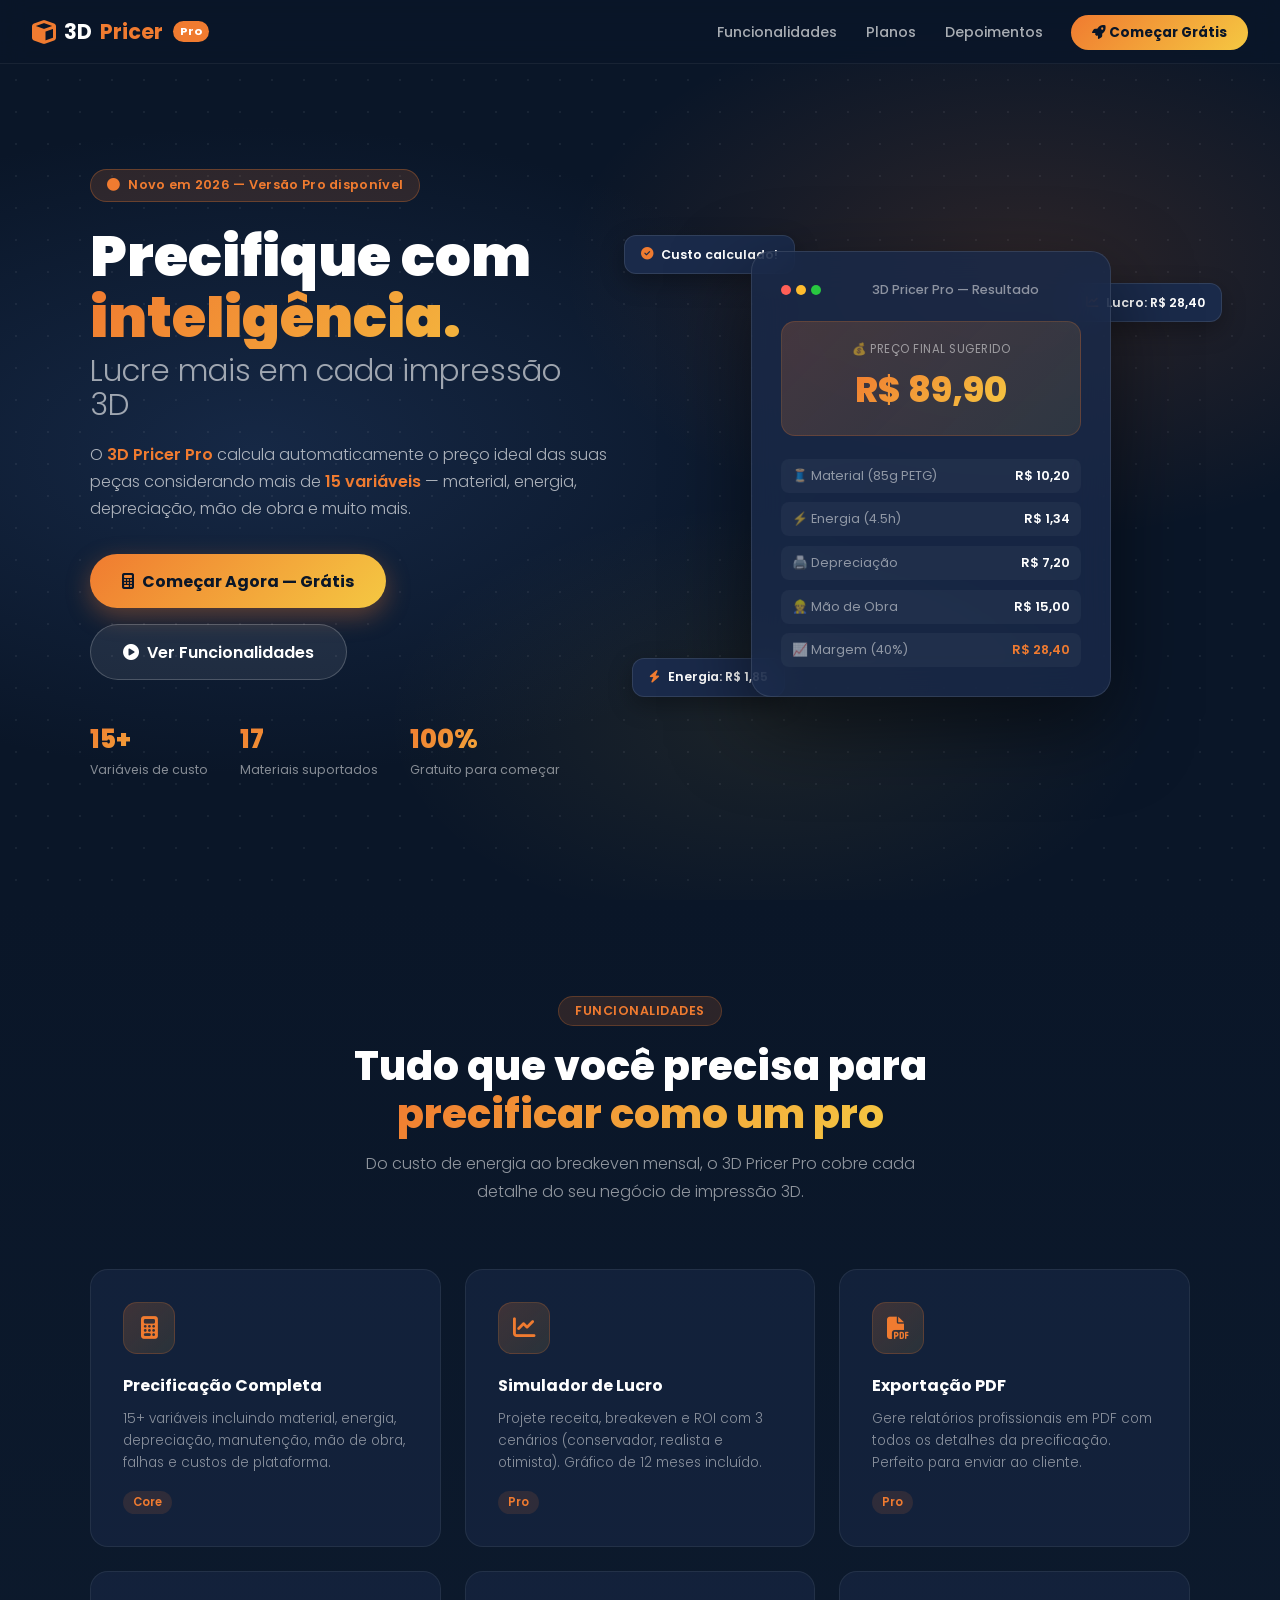
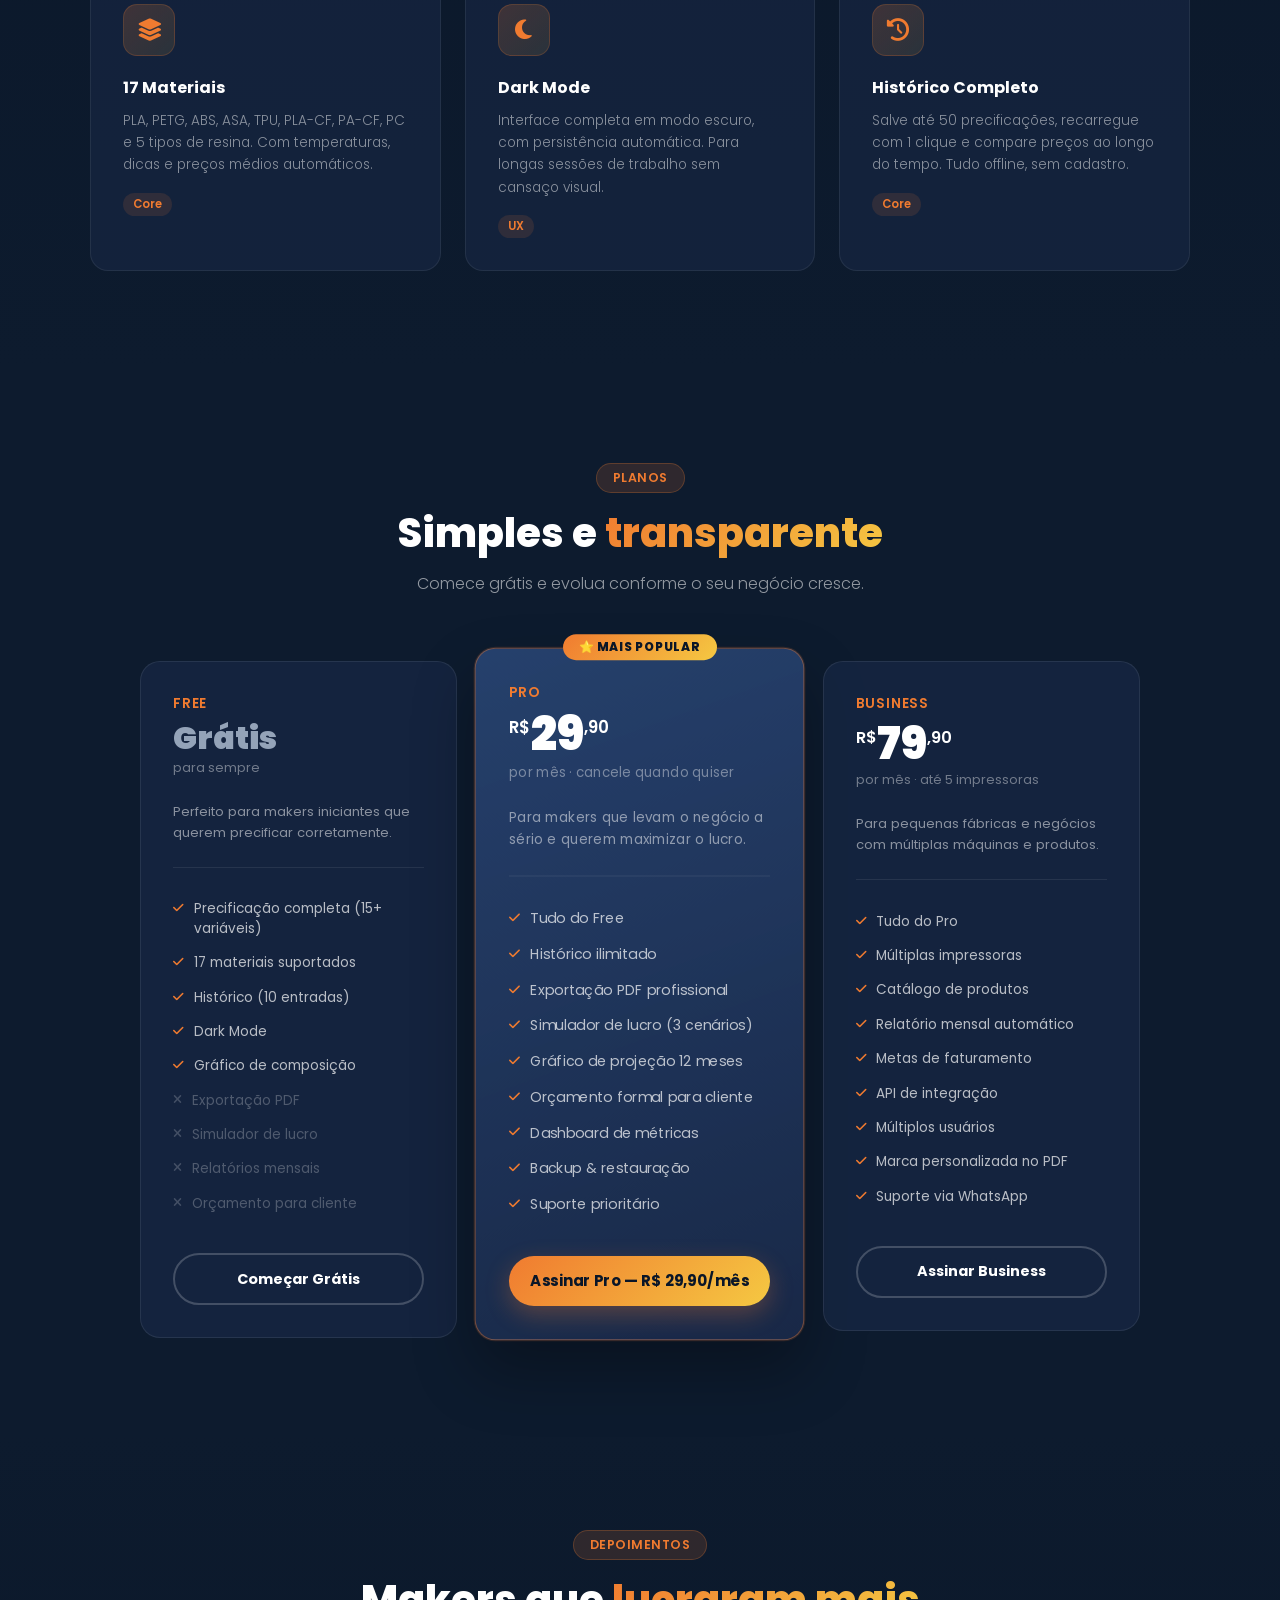
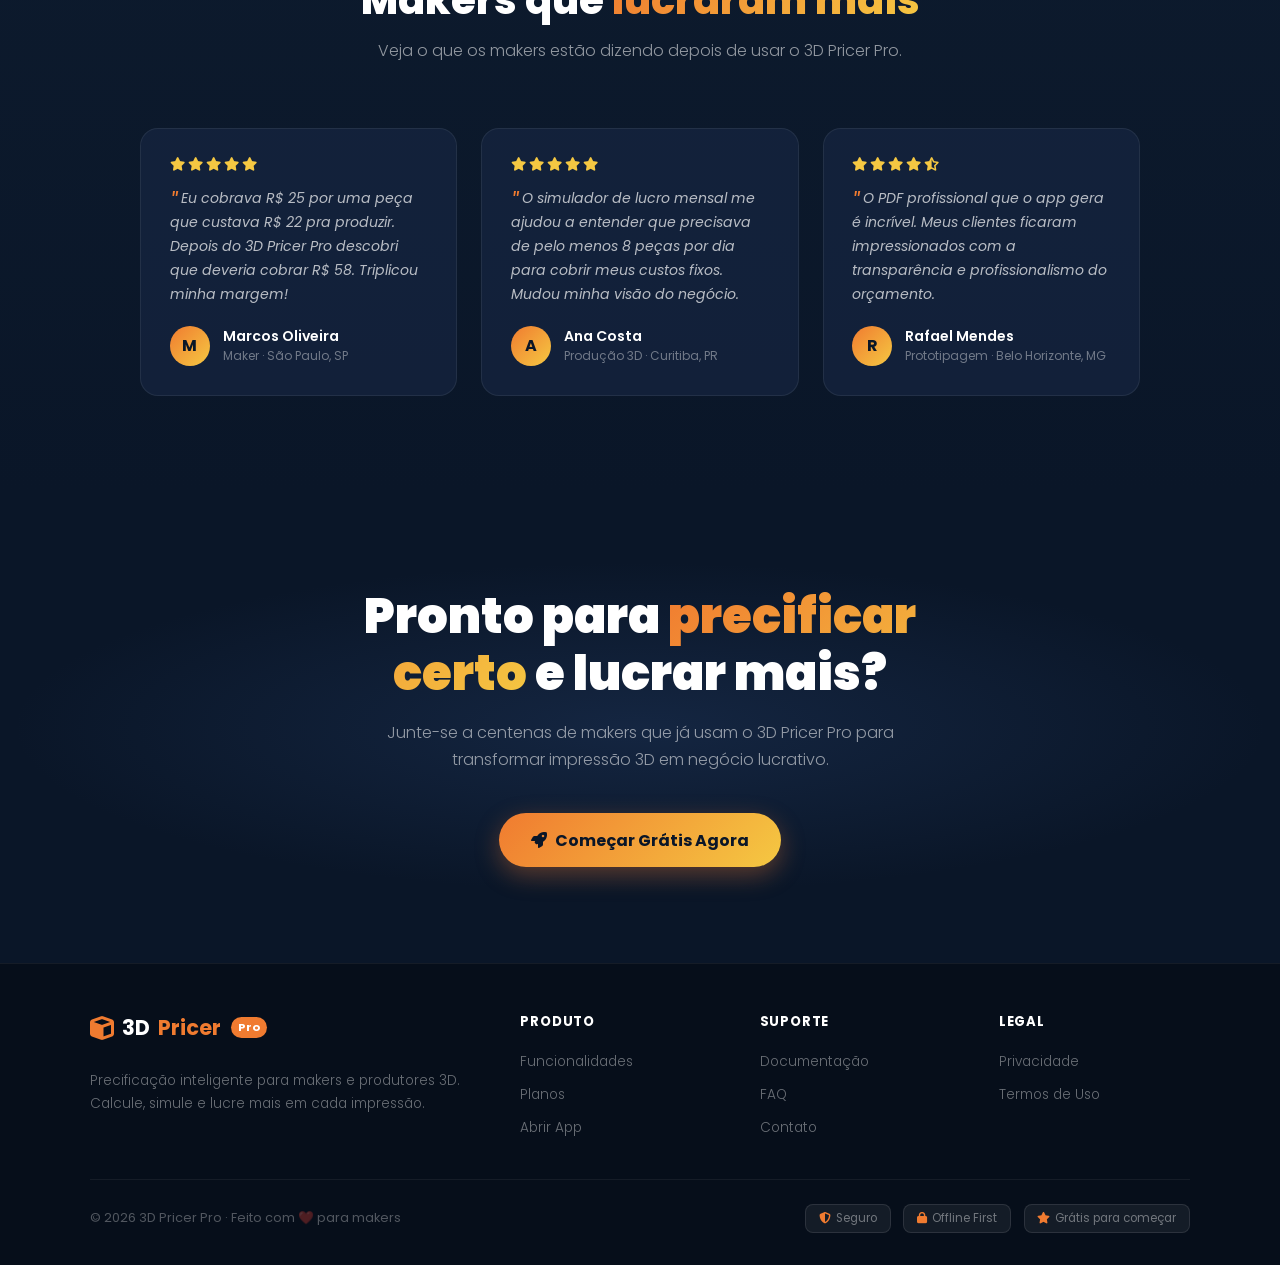
==== landing.html @ 9ab8248c "Add files via upload" ====
<!DOCTYPE html>
<html lang="pt-BR">
<head>
  <meta charset="UTF-8"/>
  <meta name="viewport" content="width=device-width, initial-scale=1.0"/>
  <title>3D Pricer Pro — Precificação Inteligente</title>
  <link href="https://fonts.googleapis.com/css2?family=Poppins:wght@300;400;500;600;700;800;900&display=swap" rel="stylesheet"/>
  <link rel="stylesheet" href="https://cdnjs.cloudflare.com/ajax/libs/font-awesome/6.5.0/css/all.min.css"/>
  <style>

    /* ══════════════════════════════════
       RESET & BASE
    ══════════════════════════════════ */
    *, *::before, *::after { box-sizing: border-box; margin: 0; padding: 0; }

    :root {
      --dark:   #0a1628;
      --navy:   #1a2a4a;
      --blue:   #2c4a7c;
      --mid:    #3d6199;
      --orange: #f07b30;
      --yellow: #f5c842;
      --white:  #ffffff;
      --gray:   #f0f2f5;
      --muted:  #94a3b8;
      --border: #1e3a5f;
    }

    html { scroll-behavior: smooth; }

    body {
      font-family: 'Poppins', sans-serif;
      background: var(--dark);
      color: var(--white);
      overflow-x: hidden;
    }

    /* ══════════════════════════════════
       NAVBAR
    ══════════════════════════════════ */
    nav {
      position: fixed; top: 0; left: 0; right: 0;
      z-index: 100;
      display: flex; align-items: center; justify-content: space-between;
      padding: 1rem 2rem;
      background: rgba(10,22,40,0.85);
      backdrop-filter: blur(12px);
      border-bottom: 1px solid rgba(255,255,255,0.06);
      transition: all 0.3s;
    }
    nav.scrolled {
      padding: 0.7rem 2rem;
      background: rgba(10,22,40,0.97);
    }

    .nav-logo {
      display: flex; align-items: center; gap: 0.5rem;
      font-size: 1.3rem; font-weight: 700;
      text-decoration: none; color: var(--white);
    }
    .nav-logo i { color: var(--orange); font-size: 1.5rem; }
    .nav-logo strong { color: var(--orange); }
    .nav-logo em {
      font-style: normal; font-size: 0.7rem;
      background: var(--orange); color: var(--white);
      padding: 2px 7px; border-radius: 20px;
      font-weight: 700; margin-left: 2px;
    }

    .nav-links {
      display: flex; align-items: center; gap: 1.8rem;
      list-style: none;
    }
    .nav-links a {
      color: rgba(255,255,255,0.65); text-decoration: none;
      font-size: 0.88rem; font-weight: 500;
      transition: color 0.2s;
    }
    .nav-links a:hover { color: var(--white); }

    .nav-cta {
      background: linear-gradient(135deg, var(--orange), var(--yellow));
      color: var(--dark) !important; font-weight: 700 !important;
      padding: 0.5rem 1.3rem; border-radius: 50px;
      font-size: 0.85rem !important;
      transition: transform 0.2s, box-shadow 0.2s !important;
    }
    .nav-cta:hover {
      transform: translateY(-1px);
      box-shadow: 0 6px 20px rgba(240,123,48,0.4);
    }

    .nav-toggle {
      display: none; background: none; border: none;
      color: var(--white); font-size: 1.4rem; cursor: pointer;
    }

    /* ══════════════════════════════════
       HERO
    ══════════════════════════════════ */
    .hero {
      min-height: 100vh;
      display: flex; align-items: center; justify-content: center;
      position: relative; overflow: hidden;
      padding: 7rem 2rem 4rem;
    }

    /* Gradiente de fundo animado */
    .hero::before {
      content: '';
      position: absolute; inset: 0;
      background:
        radial-gradient(ellipse 80% 60% at 20% 50%, rgba(44,74,124,0.35) 0%, transparent 60%),
        radial-gradient(ellipse 60% 50% at 80% 30%, rgba(240,123,48,0.15) 0%, transparent 60%),
        radial-gradient(ellipse 50% 40% at 60% 80%, rgba(245,200,66,0.08) 0%, transparent 60%);
      animation: heroGlow 8s ease-in-out infinite alternate;
    }
    @keyframes heroGlow {
      from { opacity: 0.7; transform: scale(1); }
      to   { opacity: 1;   transform: scale(1.05); }
    }

    /* Grid de pontos decorativos */
    .hero::after {
      content: '';
      position: absolute; inset: 0;
      background-image: radial-gradient(rgba(255,255,255,0.06) 1px, transparent 1px);
      background-size: 32px 32px;
      pointer-events: none;
    }

    .hero-inner {
      position: relative; z-index: 1;
      max-width: 1100px; width: 100%;
      display: grid; grid-template-columns: 1fr 1fr;
      gap: 4rem; align-items: center;
    }

    .hero-badge {
      display: inline-flex; align-items: center; gap: 0.5rem;
      background: rgba(240,123,48,0.15);
      border: 1px solid rgba(240,123,48,0.3);
      color: var(--orange); padding: 0.4rem 1rem;
      border-radius: 50px; font-size: 0.8rem; font-weight: 600;
      margin-bottom: 1.5rem; letter-spacing: 0.3px;
    }
    .hero-badge i { animation: pulse 2s infinite; }
    @keyframes pulse {
      0%,100% { opacity: 1; }
      50%      { opacity: 0.5; }
    }

    .hero-title {
      font-size: clamp(2.2rem, 5vw, 3.5rem);
      font-weight: 900; line-height: 1.1;
      margin-bottom: 1.2rem;
    }
    .hero-title .line1 { display: block; color: var(--white); }
    .hero-title .line2 {
      display: block;
      background: linear-gradient(135deg, var(--orange), var(--yellow));
      -webkit-background-clip: text; -webkit-text-fill-color: transparent;
      background-clip: text;
    }
    .hero-title .line3 { display: block; color: rgba(255,255,255,0.6); font-weight: 300; font-size: 0.55em; margin-top: 0.3rem; }

    .hero-desc {
      color: rgba(255,255,255,0.65); font-size: 1rem;
      line-height: 1.7; margin-bottom: 2rem; font-weight: 300;
    }
    .hero-desc strong { color: var(--orange); font-weight: 600; }

    .hero-actions {
      display: flex; gap: 1rem; flex-wrap: wrap; margin-bottom: 2.5rem;
    }

    .btn-primary {
      background: linear-gradient(135deg, var(--orange), var(--yellow));
      color: var(--dark); border: none; border-radius: 50px;
      padding: 0.9rem 2rem; font-family: 'Poppins', sans-serif;
      font-size: 1rem; font-weight: 700; cursor: pointer;
      display: flex; align-items: center; gap: 0.5rem;
      text-decoration: none;
      box-shadow: 0 8px 24px rgba(240,123,48,0.35);
      transition: transform 0.2s, box-shadow 0.2s;
    }
    .btn-primary:hover {
      transform: translateY(-2px);
      box-shadow: 0 12px 32px rgba(240,123,48,0.5);
    }

    .btn-secondary {
      background: rgba(255,255,255,0.08);
      border: 1px solid rgba(255,255,255,0.2);
      color: var(--white); border-radius: 50px;
      padding: 0.9rem 2rem; font-family: 'Poppins', sans-serif;
      font-size: 1rem; font-weight: 600; cursor: pointer;
      display: flex; align-items: center; gap: 0.5rem;
      text-decoration: none;
      transition: background 0.2s, border-color 0.2s;
    }
    .btn-secondary:hover {
      background: rgba(255,255,255,0.14);
      border-color: rgba(255,255,255,0.35);
    }

    .hero-stats {
      display: flex; gap: 2rem; flex-wrap: wrap;
    }
    .stat {
      display: flex; flex-direction: column; gap: 2px;
    }
    .stat strong {
      font-size: 1.6rem; font-weight: 800;
      background: linear-gradient(135deg, var(--orange), var(--yellow));
      -webkit-background-clip: text; -webkit-text-fill-color: transparent;
      background-clip: text;
    }
    .stat span { font-size: 0.78rem; color: rgba(255,255,255,0.5); font-weight: 400; }

    /* ── Visual lado direito ── */
    .hero-visual {
      position: relative; display: flex;
      align-items: center; justify-content: center;
    }

    .mockup-card {
      background: rgba(26,42,74,0.8);
      border: 1px solid rgba(255,255,255,0.1);
      border-radius: 20px; padding: 1.8rem;
      backdrop-filter: blur(20px);
      box-shadow: 0 30px 80px rgba(0,0,0,0.5);
      width: 100%; max-width: 360px;
      animation: float 5s ease-in-out infinite;
    }
    @keyframes float {
      0%,100% { transform: translateY(0); }
      50%      { transform: translateY(-12px); }
    }

    .mockup-header {
      display: flex; align-items: center; gap: 0.6rem;
      margin-bottom: 1.4rem;
    }
    .mockup-dots { display: flex; gap: 5px; }
    .mockup-dots span {
      width: 10px; height: 10px; border-radius: 50%;
    }
    .mockup-dots span:nth-child(1) { background: #ff5f57; }
    .mockup-dots span:nth-child(2) { background: #febc2e; }
    .mockup-dots span:nth-child(3) { background: #28c840; }
    .mockup-title {
      font-size: 0.8rem; color: rgba(255,255,255,0.5);
      font-weight: 500; flex: 1; text-align: center;
    }

    .mockup-price-main {
      text-align: center; margin-bottom: 1.4rem;
      padding: 1.2rem;
      background: linear-gradient(135deg, rgba(240,123,48,0.2), rgba(245,200,66,0.1));
      border-radius: 14px; border: 1px solid rgba(240,123,48,0.2);
    }
    .mockup-price-main small {
      display: block; font-size: 0.72rem;
      color: rgba(255,255,255,0.5); margin-bottom: 0.3rem;
      text-transform: uppercase; letter-spacing: 0.5px;
    }
    .mockup-price-main strong {
      font-size: 2.2rem; font-weight: 800;
      background: linear-gradient(135deg, var(--orange), var(--yellow));
      -webkit-background-clip: text; -webkit-text-fill-color: transparent;
      background-clip: text;
    }

    .mockup-rows { display: flex; flex-direction: column; gap: 0.6rem; }
    .mockup-row {
      display: flex; justify-content: space-between;
      align-items: center; font-size: 0.8rem;
      padding: 0.5rem 0.7rem; border-radius: 8px;
      background: rgba(255,255,255,0.04);
    }
    .mockup-row span:first-child { color: rgba(255,255,255,0.5); }
    .mockup-row span:last-child  { color: var(--white); font-weight: 600; }
    .mockup-row.highlight span:last-child { color: var(--orange); }

    /* Badges flutuantes */
    .float-badge {
      position: absolute;
      background: var(--navy);
      border: 1px solid rgba(255,255,255,0.1);
      border-radius: 12px; padding: 0.6rem 1rem;
      display: flex; align-items: center; gap: 0.5rem;
      font-size: 0.78rem; font-weight: 600;
      box-shadow: 0 8px 24px rgba(0,0,0,0.3);
      animation: floatBadge 4s ease-in-out infinite;
      white-space: nowrap;
    }
    .float-badge:nth-child(2) { animation-delay: -1s; }
    .float-badge:nth-child(3) { animation-delay: -2s; }
    @keyframes floatBadge {
      0%,100% { transform: translateY(0); }
      50%      { transform: translateY(-6px); }
    }
    .float-badge.top-left  { top: -1rem;  left: -3rem; }
    .float-badge.top-right { top: 2rem;   right: -2rem; }
    .float-badge.bot-left  { bottom: 0;   left: -2.5rem; }
    .float-badge i { color: var(--orange); }

    /* ══════════════════════════════════
       FEATURES
    ══════════════════════════════════ */
    .features {
      padding: 6rem 2rem;
      background: linear-gradient(180deg, var(--dark) 0%, #0d1b2e 100%);
    }
    .section-header {
      text-align: center; max-width: 600px;
      margin: 0 auto 4rem;
    }
    .section-tag {
      display: inline-block;
      background: rgba(240,123,48,0.15);
      border: 1px solid rgba(240,123,48,0.25);
      color: var(--orange); padding: 0.3rem 1rem;
      border-radius: 50px; font-size: 0.78rem;
      font-weight: 600; margin-bottom: 1rem;
      text-transform: uppercase; letter-spacing: 0.5px;
    }
    .section-title {
      font-size: clamp(1.8rem, 4vw, 2.5rem);
      font-weight: 800; line-height: 1.2;
      margin-bottom: 0.8rem;
    }
    .section-title span {
      background: linear-gradient(135deg, var(--orange), var(--yellow));
      -webkit-background-clip: text; -webkit-text-fill-color: transparent;
      background-clip: text;
    }
    .section-desc {
      color: rgba(255,255,255,0.55); font-size: 1rem;
      line-height: 1.7; font-weight: 300;
    }

    .features-grid {
      max-width: 1100px; margin: 0 auto;
      display: grid; grid-template-columns: repeat(3, 1fr);
      gap: 1.5rem;
    }

    .feature-card {
      background: rgba(26,42,74,0.5);
      border: 1px solid rgba(255,255,255,0.07);
      border-radius: 18px; padding: 2rem;
      transition: transform 0.3s, border-color 0.3s, box-shadow 0.3s;
      position: relative; overflow: hidden;
    }
    .feature-card::before {
      content: '';
      position: absolute; top: 0; left: 0; right: 0;
      height: 3px;
      background: linear-gradient(90deg, var(--orange), var(--yellow));
      opacity: 0; transition: opacity 0.3s;
    }
    .feature-card:hover {
      transform: translateY(-6px);
      border-color: rgba(240,123,48,0.2);
      box-shadow: 0 20px 50px rgba(0,0,0,0.3);
    }
    .feature-card:hover::before { opacity: 1; }

    .feature-icon {
      width: 52px; height: 52px; border-radius: 14px;
      background: linear-gradient(135deg, rgba(240,123,48,0.2), rgba(245,200,66,0.1));
      border: 1px solid rgba(240,123,48,0.2);
      display: flex; align-items: center; justify-content: center;
      font-size: 1.4rem; margin-bottom: 1.2rem;
      color: var(--orange);
    }
    .feature-title {
      font-size: 1rem; font-weight: 700;
      margin-bottom: 0.6rem; color: var(--white);
    }
    .feature-desc {
      font-size: 0.85rem; color: rgba(255,255,255,0.5);
      line-height: 1.65; font-weight: 300;
    }
    .feature-tag {
      display: inline-block; margin-top: 1rem;
      background: rgba(240,123,48,0.12);
      color: var(--orange); padding: 3px 10px;
      border-radius: 20px; font-size: 0.72rem; font-weight: 600;
    }

    /* ══════════════════════════════════
       PLANOS
    ══════════════════════════════════ */
    .plans {
      padding: 6rem 2rem;
      background: #0d1b2e;
    }

    .plans-grid {
      max-width: 1000px; margin: 0 auto;
      display: grid; grid-template-columns: repeat(3, 1fr);
      gap: 1.5rem; align-items: start;
    }

    .plan-card {
      background: rgba(26,42,74,0.6);
      border: 1px solid rgba(255,255,255,0.08);
      border-radius: 20px; padding: 2rem;
      position: relative; transition: transform 0.3s;
    }
    .plan-card:hover { transform: translateY(-4px); }

    .plan-card.featured {
      background: linear-gradient(160deg, rgba(44,74,124,0.8), rgba(26,42,74,0.9));
      border-color: rgba(240,123,48,0.4);
      box-shadow: 0 0 0 1px rgba(240,123,48,0.15), 0 30px 60px rgba(0,0,0,0.3);
      transform: scale(1.04);
    }
    .plan-card.featured:hover { transform: scale(1.04) translateY(-4px); }

    .plan-popular {
      position: absolute; top: -14px; left: 50%; transform: translateX(-50%);
      background: linear-gradient(135deg, var(--orange), var(--yellow));
      color: var(--dark); padding: 4px 16px; border-radius: 20px;
      font-size: 0.72rem; font-weight: 800; white-space: nowrap;
      text-transform: uppercase; letter-spacing: 0.5px;
    }

    .plan-name {
      font-size: 0.85rem; font-weight: 600;
      color: var(--orange); text-transform: uppercase;
      letter-spacing: 0.8px; margin-bottom: 0.5rem;
    }
    .plan-price {
      font-size: 2.8rem; font-weight: 900; line-height: 1;
      margin-bottom: 0.3rem;
    }
    .plan-price sup {
      font-size: 1rem; font-weight: 600;
      vertical-align: top; margin-top: 0.5rem;
      display: inline-block;
    }
    .plan-price.free { color: var(--muted); font-size: 2rem; }
    .plan-period {
      font-size: 0.8rem; color: rgba(255,255,255,0.4);
      margin-bottom: 1.5rem;
    }
    .plan-desc {
      font-size: 0.82rem; color: rgba(255,255,255,0.5);
      line-height: 1.6; margin-bottom: 1.5rem;
      padding-bottom: 1.5rem;
      border-bottom: 1px solid rgba(255,255,255,0.08);
    }

    .plan-features { list-style: none; margin-bottom: 2rem; }
    .plan-features li {
      display: flex; align-items: flex-start; gap: 0.6rem;
      font-size: 0.85rem; color: rgba(255,255,255,0.7);
      padding: 0.45rem 0;
    }
    .plan-features li i {
      color: var(--orange); font-size: 0.75rem;
      margin-top: 3px; flex-shrink: 0;
    }
    .plan-features li.disabled {
      color: rgba(255,255,255,0.25);
    }
    .plan-features li.disabled i { color: rgba(255,255,255,0.2); }

    .btn-plan {
      width: 100%; padding: 0.85rem;
      border-radius: 50px; font-family: 'Poppins', sans-serif;
      font-size: 0.9rem; font-weight: 700; cursor: pointer;
      border: none; transition: all 0.2s;
    }
    .btn-plan.outline {
      background: transparent;
      border: 2px solid rgba(255,255,255,0.2);
      color: var(--white);
    }
    .btn-plan.outline:hover {
      border-color: var(--orange); color: var(--orange);
    }
    .btn-plan.primary {
      background: linear-gradient(135deg, var(--orange), var(--yellow));
      color: var(--dark);
      box-shadow: 0 8px 24px rgba(240,123,48,0.3);
    }
    .btn-plan.primary:hover { box-shadow: 0 12px 32px rgba(240,123,48,0.5); }

    /* ══════════════════════════════════
       DEPOIMENTOS
    ══════════════════════════════════ */
    .testimonials {
      padding: 6rem 2rem;
      background: linear-gradient(180deg, #0d1b2e 0%, var(--dark) 100%);
    }

    .testimonials-grid {
      max-width: 1000px; margin: 0 auto;
      display: grid; grid-template-columns: repeat(3, 1fr);
      gap: 1.5rem;
    }

    .testimonial-card {
      background: rgba(26,42,74,0.5);
      border: 1px solid rgba(255,255,255,0.07);
      border-radius: 18px; padding: 1.8rem;
      transition: transform 0.3s;
    }
    .testimonial-card:hover { transform: translateY(-4px); }

    .testimonial-stars {
      display: flex; gap: 3px; margin-bottom: 1rem;
      color: var(--yellow); font-size: 0.85rem;
    }
    .testimonial-text {
      font-size: 0.88rem; color: rgba(255,255,255,0.7);
      line-height: 1.7; margin-bottom: 1.2rem;
      font-style: italic;
    }
    .testimonial-text::before { content: '"'; color: var(--orange); font-size: 1.5rem; line-height: 0; vertical-align: -0.5rem; }
    .testimonial-author {
      display: flex; align-items: center; gap: 0.8rem;
    }
    .author-avatar {
      width: 40px; height: 40px; border-radius: 50%;
      background: linear-gradient(135deg, var(--orange), var(--yellow));
      display: flex; align-items: center; justify-content: center;
      font-weight: 700; font-size: 1rem; color: var(--dark);
      flex-shrink: 0;
    }
    .author-name { font-size: 0.88rem; font-weight: 600; }
    .author-role { font-size: 0.75rem; color: rgba(255,255,255,0.4); }

    /* ══════════════════════════════════
       CTA FINAL
    ══════════════════════════════════ */
    .cta-section {
      padding: 6rem 2rem;
      background: var(--dark);
      text-align: center;
      position: relative; overflow: hidden;
    }
    .cta-section::before {
      content: '';
      position: absolute; inset: 0;
      background: radial-gradient(ellipse 70% 50% at 50% 50%, rgba(44,74,124,0.3) 0%, transparent 70%);
    }
    .cta-inner { position: relative; z-index: 1; max-width: 600px; margin: 0 auto; }
    .cta-title {
      font-size: clamp(2rem, 5vw, 3rem);
      font-weight: 900; margin-bottom: 1rem; line-height: 1.2;
    }
    .cta-title span {
      background: linear-gradient(135deg, var(--orange), var(--yellow));
      -webkit-background-clip: text; -webkit-text-fill-color: transparent;
      background-clip: text;
    }
    .cta-desc {
      color: rgba(255,255,255,0.55); font-size: 1rem;
      margin-bottom: 2.5rem; line-height: 1.7; font-weight: 300;
    }

    /* ══════════════════════════════════
       FOOTER
    ══════════════════════════════════ */
    footer {
      background: #060e1a;
      border-top: 1px solid rgba(255,255,255,0.06);
      padding: 3rem 2rem 2rem;
    }
    .footer-inner {
      max-width: 1100px; margin: 0 auto;
      display: grid; grid-template-columns: 2fr 1fr 1fr 1fr;
      gap: 3rem; margin-bottom: 2rem;
    }
    .footer-brand p {
      color: rgba(255,255,255,0.4); font-size: 0.85rem;
      line-height: 1.7; margin-top: 0.8rem; font-weight: 300;
    }
    .footer-col h4 {
      font-size: 0.82rem; font-weight: 700; color: var(--white);
      text-transform: uppercase; letter-spacing: 0.8px;
      margin-bottom: 1rem;
    }
    .footer-col ul { list-style: none; }
    .footer-col ul li { margin-bottom: 0.5rem; }
    .footer-col ul li a {
      color: rgba(255,255,255,0.4); text-decoration: none;
      font-size: 0.85rem; font-weight: 300;
      transition: color 0.2s;
    }
    .footer-col ul li a:hover { color: var(--orange); }
    .footer-bottom {
      max-width: 1100px; margin: 0 auto;
      padding-top: 1.5rem;
      border-top: 1px solid rgba(255,255,255,0.06);
      display: flex; justify-content: space-between;
      align-items: center; flex-wrap: wrap; gap: 1rem;
    }
    .footer-bottom p { font-size: 0.8rem; color: rgba(255,255,255,0.3); }
    .footer-badges { display: flex; gap: 0.8rem; }
    .footer-badge {
      background: rgba(255,255,255,0.06);
      border: 1px solid rgba(255,255,255,0.1);
      border-radius: 8px; padding: 0.3rem 0.8rem;
      font-size: 0.72rem; color: rgba(255,255,255,0.4);
      display: flex; align-items: center; gap: 0.3rem;
    }
    .footer-badge i { color: var(--orange); }

    /* ══════════════════════════════════
       RESPONSIVO
    ══════════════════════════════════ */
    @media (max-width: 900px) {
      .hero-inner        { grid-template-columns: 1fr; text-align: center; }
      .hero-actions      { justify-content: center; }
      .hero-stats        { justify-content: center; }
      .hero-visual       { display: none; }
      .features-grid     { grid-template-columns: 1fr 1fr; }
      .plans-grid        { grid-template-columns: 1fr; max-width: 420px; }
      .plan-card.featured { transform: scale(1); }
      .plan-card.featured:hover { transform: translateY(-4px); }
      .testimonials-grid { grid-template-columns: 1fr; max-width: 480px; margin: 0 auto; }
      .footer-inner      { grid-template-columns: 1fr 1fr; }
      .nav-links         { display: none; }
      .nav-toggle        { display: block; }
    }
    @media (max-width: 580px) {
      .features-grid { grid-template-columns: 1fr; }
      .footer-inner  { grid-template-columns: 1fr; }
      .float-badge   { display: none; }
    }

    /* ══════════════════════════════════
       ANIMAÇÕES DE ENTRADA
    ══════════════════════════════════ */
    .fade-in {
      opacity: 0; transform: translateY(24px);
      transition: opacity 0.6s ease, transform 0.6s ease;
    }
    .fade-in.visible { opacity: 1; transform: translateY(0); }
    .fade-in-delay-1 { transition-delay: 0.1s; }
    .fade-in-delay-2 { transition-delay: 0.2s; }
    .fade-in-delay-3 { transition-delay: 0.3s; }

  </style>
</head>
<body>

<!-- ══════════════ NAVBAR ══════════════ -->
<nav id="navbar">
  <a href="#" class="nav-logo">
    <i class="fas fa-cube"></i>
    3D <strong>Pricer</strong> <em>Pro</em>
  </a>
  <ul class="nav-links">
    <li><a href="#features">Funcionalidades</a></li>
    <li><a href="#plans">Planos</a></li>
    <li><a href="#testimonials">Depoimentos</a></li>
    <li><a href="index.html" class="nav-cta">
      <i class="fas fa-rocket"></i> Começar Grátis
    </a></li>
  </ul>
  <button class="nav-toggle" onclick="toggleMenu()">
    <i class="fas fa-bars" id="menu-icon"></i>
  </button>
</nav>

<!-- ══════════════ HERO ══════════════ -->
<section class="hero">
  <div class="hero-inner">

    <!-- Texto -->
    <div class="hero-text">
      <div class="hero-badge">
        <i class="fas fa-circle"></i>
        Novo em 2026 — Versão Pro disponível
      </div>
      <h1 class="hero-title">
        <span class="line1">Precifique com</span>
        <span class="line2">inteligência.</span>
        <span class="line3">Lucre mais em cada impressão 3D</span>
      </h1>
      <p class="hero-desc">
        O <strong>3D Pricer Pro</strong> calcula automaticamente o preço ideal
        das suas peças considerando mais de <strong>15 variáveis</strong> —
        material, energia, depreciação, mão de obra e muito mais.
      </p>
      <div class="hero-actions">
        <a href="index.html" class="btn-primary">
          <i class="fas fa-calculator"></i> Começar Agora — Grátis
        </a>
        <a href="#features" class="btn-secondary">
          <i class="fas fa-play-circle"></i> Ver Funcionalidades
        </a>
      </div>
      <div class="hero-stats">
        <div class="stat">
          <strong>15+</strong>
          <span>Variáveis de custo</span>
        </div>
        <div class="stat">
          <strong>17</strong>
          <span>Materiais suportados</span>
        </div>
        <div class="stat">
          <strong>100%</strong>
          <span>Gratuito para começar</span>
        </div>
      </div>
    </div>

    <!-- Mockup visual -->
    <div class="hero-visual">
      <div class="float-badge top-left">
        <i class="fas fa-check-circle"></i> Custo calculado!
      </div>
      <div class="float-badge top-right">
        <i class="fas fa-chart-line"></i> Lucro: R$ 28,40
      </div>
      <div class="float-badge bot-left">
        <i class="fas fa-bolt"></i> Energia: R$ 1,85
      </div>

      <div class="mockup-card">
        <div class="mockup-header">
          <div class="mockup-dots">
            <span></span><span></span><span></span>
          </div>
          <span class="mockup-title">3D Pricer Pro — Resultado</span>
        </div>

        <div class="mockup-price-main">
          <small>💰 Preço Final Sugerido</small>
          <strong>R$ 89,90</strong>
        </div>

        <div class="mockup-rows">
          <div class="mockup-row">
            <span>🧵 Material (85g PETG)</span>
            <span>R$ 10,20</span>
          </div>
          <div class="mockup-row">
            <span>⚡ Energia (4.5h)</span>
            <span>R$ 1,34</span>
          </div>
          <div class="mockup-row">
            <span>🖨️ Depreciação</span>
            <span>R$ 7,20</span>
          </div>
          <div class="mockup-row">
            <span>👷 Mão de Obra</span>
            <span>R$ 15,00</span>
          </div>
          <div class="mockup-row highlight">
            <span>📈 Margem (40%)</span>
            <span>R$ 28,40</span>
          </div>
        </div>
      </div>
    </div>

  </div>
</section>

<!-- ══════════════ FEATURES ══════════════ -->
<section class="features" id="features">
  <div class="section-header">
    <div class="section-tag">Funcionalidades</div>
    <h2 class="section-title">Tudo que você precisa para<br/><span>precificar como um pro</span></h2>
    <p class="section-desc">Do custo de energia ao breakeven mensal, o 3D Pricer Pro cobre cada detalhe do seu negócio de impressão 3D.</p>
  </div>

  <div class="features-grid">
    <div class="feature-card fade-in">
      <div class="feature-icon"><i class="fas fa-calculator"></i></div>
      <div class="feature-title">Precificação Completa</div>
      <div class="feature-desc">15+ variáveis incluindo material, energia, depreciação, manutenção, mão de obra, falhas e custos de plataforma.</div>
      <span class="feature-tag">Core</span>
    </div>
    <div class="feature-card fade-in fade-in-delay-1">
      <div class="feature-icon"><i class="fas fa-chart-line"></i></div>
      <div class="feature-title">Simulador de Lucro</div>
      <div class="feature-desc">Projete receita, breakeven e ROI com 3 cenários (conservador, realista e otimista). Gráfico de 12 meses incluído.</div>
      <span class="feature-tag">Pro</span>
    </div>
    <div class="feature-card fade-in fade-in-delay-2">
      <div class="feature-icon"><i class="fas fa-file-pdf"></i></div>
      <div class="feature-title">Exportação PDF</div>
      <div class="feature-desc">Gere relatórios profissionais em PDF com todos os detalhes da precificação. Perfeito para enviar ao cliente.</div>
      <span class="feature-tag">Pro</span>
    </div>
    <div class="feature-card fade-in">
      <div class="feature-icon"><i class="fas fa-layer-group"></i></div>
      <div class="feature-title">17 Materiais</div>
      <div class="feature-desc">PLA, PETG, ABS, ASA, TPU, PLA-CF, PA-CF, PC e 5 tipos de resina. Com temperaturas, dicas e preços médios automáticos.</div>
      <span class="feature-tag">Core</span>
    </div>
    <div class="feature-card fade-in fade-in-delay-1">
      <div class="feature-icon"><i class="fas fa-moon"></i></div>
      <div class="feature-title">Dark Mode</div>
      <div class="feature-desc">Interface completa em modo escuro, com persistência automática. Para longas sessões de trabalho sem cansaço visual.</div>
      <span class="feature-tag">UX</span>
    </div>
    <div class="feature-card fade-in fade-in-delay-2">
      <div class="feature-icon"><i class="fas fa-clock-rotate-left"></i></div>
      <div class="feature-title">Histórico Completo</div>
      <div class="feature-desc">Salve até 50 precificações, recarregue com 1 clique e compare preços ao longo do tempo. Tudo offline, sem cadastro.</div>
      <span class="feature-tag">Core</span>
    </div>
  </div>
</section>

<!-- ══════════════ PLANOS ══════════════ -->
<section class="plans" id="plans">
  <div class="section-header">
    <div class="section-tag">Planos</div>
    <h2 class="section-title">Simples e <span>transparente</span></h2>
    <p class="section-desc">Comece grátis e evolua conforme o seu negócio cresce.</p>
  </div>

  <div class="plans-grid">

    <!-- Free -->
    <div class="plan-card">
      <div class="plan-name">Free</div>
      <div class="plan-price free">Grátis</div>
      <div class="plan-period">para sempre</div>
      <div class="plan-desc">Perfeito para makers iniciantes que querem precificar corretamente.</div>
      <ul class="plan-features">
        <li><i class="fas fa-check"></i> Precificação completa (15+ variáveis)</li>
        <li><i class="fas fa-check"></i> 17 materiais suportados</li>
        <li><i class="fas fa-check"></i> Histórico (10 entradas)</li>
        <li><i class="fas fa-check"></i> Dark Mode</li>
        <li><i class="fas fa-check"></i> Gráfico de composição</li>
        <li class="disabled"><i class="fas fa-times"></i> Exportação PDF</li>
        <li class="disabled"><i class="fas fa-times"></i> Simulador de lucro</li>
        <li class="disabled"><i class="fas fa-times"></i> Relatórios mensais</li>
        <li class="disabled"><i class="fas fa-times"></i> Orçamento para cliente</li>
      </ul>
      <button class="btn-plan outline" onclick="window.location='index.html'">
        Começar Grátis
      </button>
    </div>

    <!-- Pro -->
    <div class="plan-card featured">
      <div class="plan-popular">⭐ Mais Popular</div>
      <div class="plan-name">Pro</div>
      <div class="plan-price"><sup>R$</sup>29<sup>,90</sup></div>
      <div class="plan-period">por mês · cancele quando quiser</div>
      <div class="plan-desc">Para makers que levam o negócio a sério e querem maximizar o lucro.</div>
      <ul class="plan-features">
        <li><i class="fas fa-check"></i> Tudo do Free</li>
        <li><i class="fas fa-check"></i> Histórico ilimitado</li>
        <li><i class="fas fa-check"></i> Exportação PDF profissional</li>
        <li><i class="fas fa-check"></i> Simulador de lucro (3 cenários)</li>
        <li><i class="fas fa-check"></i> Gráfico de projeção 12 meses</li>
        <li><i class="fas fa-check"></i> Orçamento formal para cliente</li>
        <li><i class="fas fa-check"></i> Dashboard de métricas</li>
        <li><i class="fas fa-check"></i> Backup & restauração</li>
        <li><i class="fas fa-check"></i> Suporte prioritário</li>
      </ul>
      <button class="btn-plan primary" onclick="window.location='index.html'">
        Assinar Pro — R$ 29,90/mês
      </button>
    </div>

    <!-- Business -->
    <div class="plan-card">
      <div class="plan-name">Business</div>
      <div class="plan-price"><sup>R$</sup>79<sup>,90</sup></div>
      <div class="plan-period">por mês · até 5 impressoras</div>
      <div class="plan-desc">Para pequenas fábricas e negócios com múltiplas máquinas e produtos.</div>
      <ul class="plan-features">
        <li><i class="fas fa-check"></i> Tudo do Pro</li>
        <li><i class="fas fa-check"></i> Múltiplas impressoras</li>
        <li><i class="fas fa-check"></i> Catálogo de produtos</li>
        <li><i class="fas fa-check"></i> Relatório mensal automático</li>
        <li><i class="fas fa-check"></i> Metas de faturamento</li>
        <li><i class="fas fa-check"></i> API de integração</li>
        <li><i class="fas fa-check"></i> Múltiplos usuários</li>
        <li><i class="fas fa-check"></i> Marca personalizada no PDF</li>
        <li><i class="fas fa-check"></i> Suporte via WhatsApp</li>
      </ul>
      <button class="btn-plan outline" onclick="window.location='index.html'">
        Assinar Business
      </button>
    </div>

  </div>
</section>

<!-- ══════════════ DEPOIMENTOS ══════════════ -->
<section class="testimonials" id="testimonials">
  <div class="section-header">
    <div class="section-tag">Depoimentos</div>
    <h2 class="section-title">Makers que <span>lucraram mais</span></h2>
    <p class="section-desc">Veja o que os makers estão dizendo depois de usar o 3D Pricer Pro.</p>
  </div>

  <div class="testimonials-grid">
    <div class="testimonial-card fade-in">
      <div class="testimonial-stars">
        <i class="fas fa-star"></i><i class="fas fa-star"></i>
        <i class="fas fa-star"></i><i class="fas fa-star"></i>
        <i class="fas fa-star"></i>
      </div>
      <p class="testimonial-text">
        Eu cobrava R$ 25 por uma peça que custava R$ 22 pra produzir. Depois do 3D Pricer Pro descobri que deveria cobrar R$ 58. Triplicou minha margem!
      </p>
      <div class="testimonial-author">
        <div class="author-avatar">M</div>
        <div>
          <div class="author-name">Marcos Oliveira</div>
          <div class="author-role">Maker · São Paulo, SP</div>
        </div>
      </div>
    </div>

    <div class="testimonial-card fade-in fade-in-delay-1">
      <div class="testimonial-stars">
        <i class="fas fa-star"></i><i class="fas fa-star"></i>
        <i class="fas fa-star"></i><i class="fas fa-star"></i>
        <i class="fas fa-star"></i>
      </div>
      <p class="testimonial-text">
        O simulador de lucro mensal me ajudou a entender que precisava de pelo menos 8 peças por dia para cobrir meus custos fixos. Mudou minha visão do negócio.
      </p>
      <div class="testimonial-author">
        <div class="author-avatar">A</div>
        <div>
          <div class="author-name">Ana Costa</div>
          <div class="author-role">Produção 3D · Curitiba, PR</div>
        </div>
      </div>
    </div>

    <div class="testimonial-card fade-in fade-in-delay-2">
      <div class="testimonial-stars">
        <i class="fas fa-star"></i><i class="fas fa-star"></i>
        <i class="fas fa-star"></i><i class="fas fa-star"></i>
        <i class="fas fa-star-half-stroke"></i>
      </div>
      <p class="testimonial-text">
        O PDF profissional que o app gera é incrível. Meus clientes ficaram impressionados com a transparência e profissionalismo do orçamento.
      </p>
      <div class="testimonial-author">
        <div class="author-avatar">R</div>
        <div>
          <div class="author-name">Rafael Mendes</div>
          <div class="author-role">Prototipagem · Belo Horizonte, MG</div>
        </div>
      </div>
    </div>
  </div>
</section>

<!-- ══════════════ CTA FINAL ══════════════ -->
<section class="cta-section">
  <div class="cta-inner">
    <h2 class="cta-title">Pronto para <span>precificar certo</span> e lucrar mais?</h2>
    <p class="cta-desc">Junte-se a centenas de makers que já usam o 3D Pricer Pro para transformar impressão 3D em negócio lucrativo.</p>
    <a href="index.html" class="btn-primary" style="display:inline-flex; margin: 0 auto;">
      <i class="fas fa-rocket"></i> Começar Grátis Agora
    </a>
  </div>
</section>

<!-- ══════════════ FOOTER ══════════════ -->
<footer>
  <div class="footer-inner">
    <div class="footer-brand">
      <a href="#" class="nav-logo" style="text-decoration:none; display:inline-flex; margin-bottom:0.8rem;">
        <i class="fas fa-cube"></i>
        3D <strong>Pricer</strong> <em>Pro</em>
      </a>
      <p>Precificação inteligente para makers e produtores 3D. Calcule, simule e lucre mais em cada impressão.</p>
    </div>
    <div class="footer-col">
      <h4>Produto</h4>
      <ul>
        <li><a href="#features">Funcionalidades</a></li>
        <li><a href="#plans">Planos</a></li>
        <li><a href="index.html">Abrir App</a></li>
      </ul>
    </div>
    <div class="footer-col">
      <h4>Suporte</h4>
      <ul>
        <li><a href="#">Documentação</a></li>
        <li><a href="#">FAQ</a></li>
        <li><a href="#">Contato</a></li>
      </ul>
    </div>
    <div class="footer-col">
      <h4>Legal</h4>
      <ul>
        <li><a href="#">Privacidade</a></li>
        <li><a href="#">Termos de Uso</a></li>
      </ul>
    </div>
  </div>
  <div class="footer-bottom">
    <p>© 2026 3D Pricer Pro · Feito com ❤️ para makers</p>
    <div class="footer-badges">
      <div class="footer-badge"><i class="fas fa-shield-halved"></i> Seguro</div>
      <div class="footer-badge"><i class="fas fa-lock"></i> Offline First</div>
      <div class="footer-badge"><i class="fas fa-star"></i> Grátis para começar</div>
    </div>
  </div>
</footer>

<script>
  // ── Navbar scroll ──
  window.addEventListener('scroll', () => {
    document.getElementById('navbar')
      .classList.toggle('scrolled', window.scrollY > 50);
  });

  // ── Menu mobile ──
  function toggleMenu() {
    const links = document.querySelector('.nav-links');
    const icon  = document.getElementById('menu-icon');
    const open  = links.style.display === 'flex';
    links.style.display    = open ? 'none' : 'flex';
    links.style.flexDirection = 'column';
    links.style.position   = 'absolute';
    links.style.top        = '70px';
    links.style.left       = '0'; links.style.right = '0';
    links.style.background = 'rgba(10,22,40,0.98)';
    links.style.padding    = '1.5rem 2rem';
    links.style.gap        = '1.2rem';
    icon.className = open ? 'fas fa-bars' : 'fas fa-times';
  }

  // ── Animações de entrada ──
  const observer = new IntersectionObserver(entries => {
    entries.forEach(e => {
      if (e.isIntersecting) e.target.classList.add('visible');
    });
  }, { threshold: 0.15 });

  document.querySelectorAll('.fade-in')
    .forEach(el => observer.observe(el));
</script>

</body>
</html>
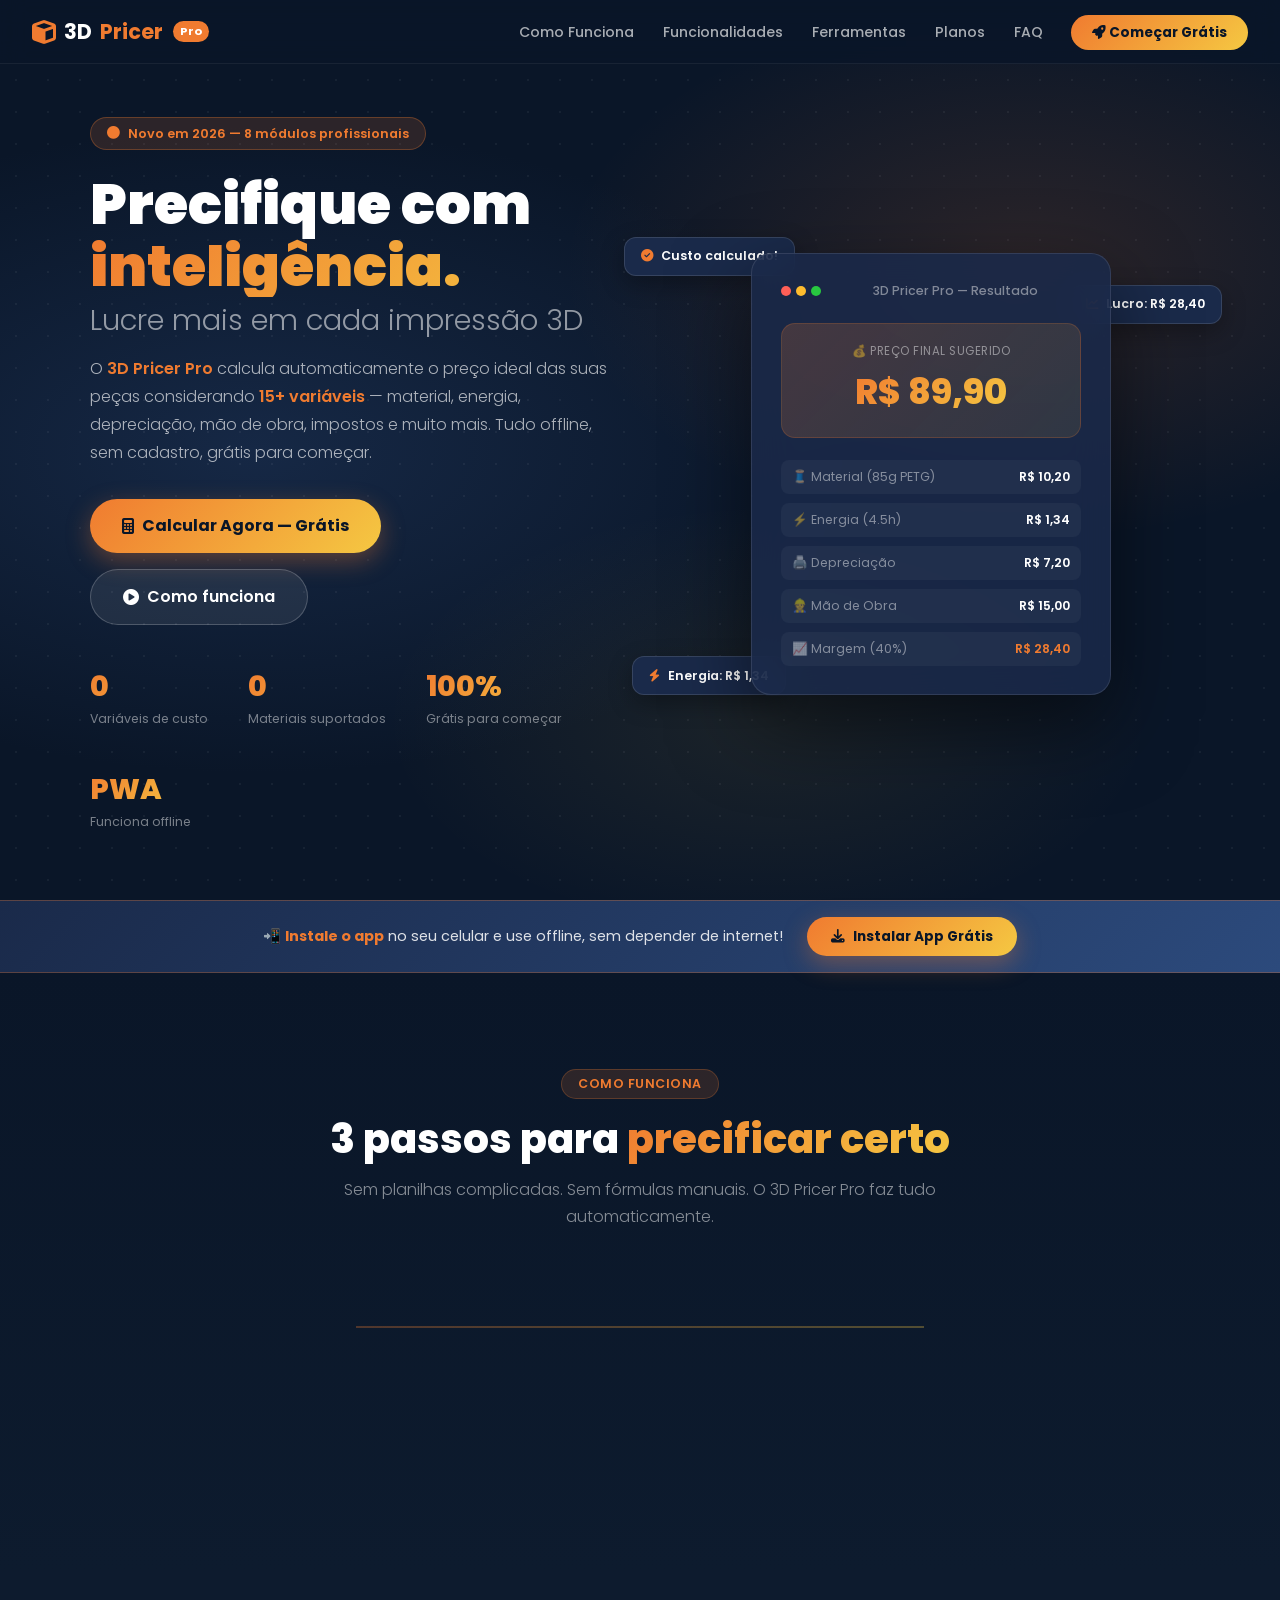
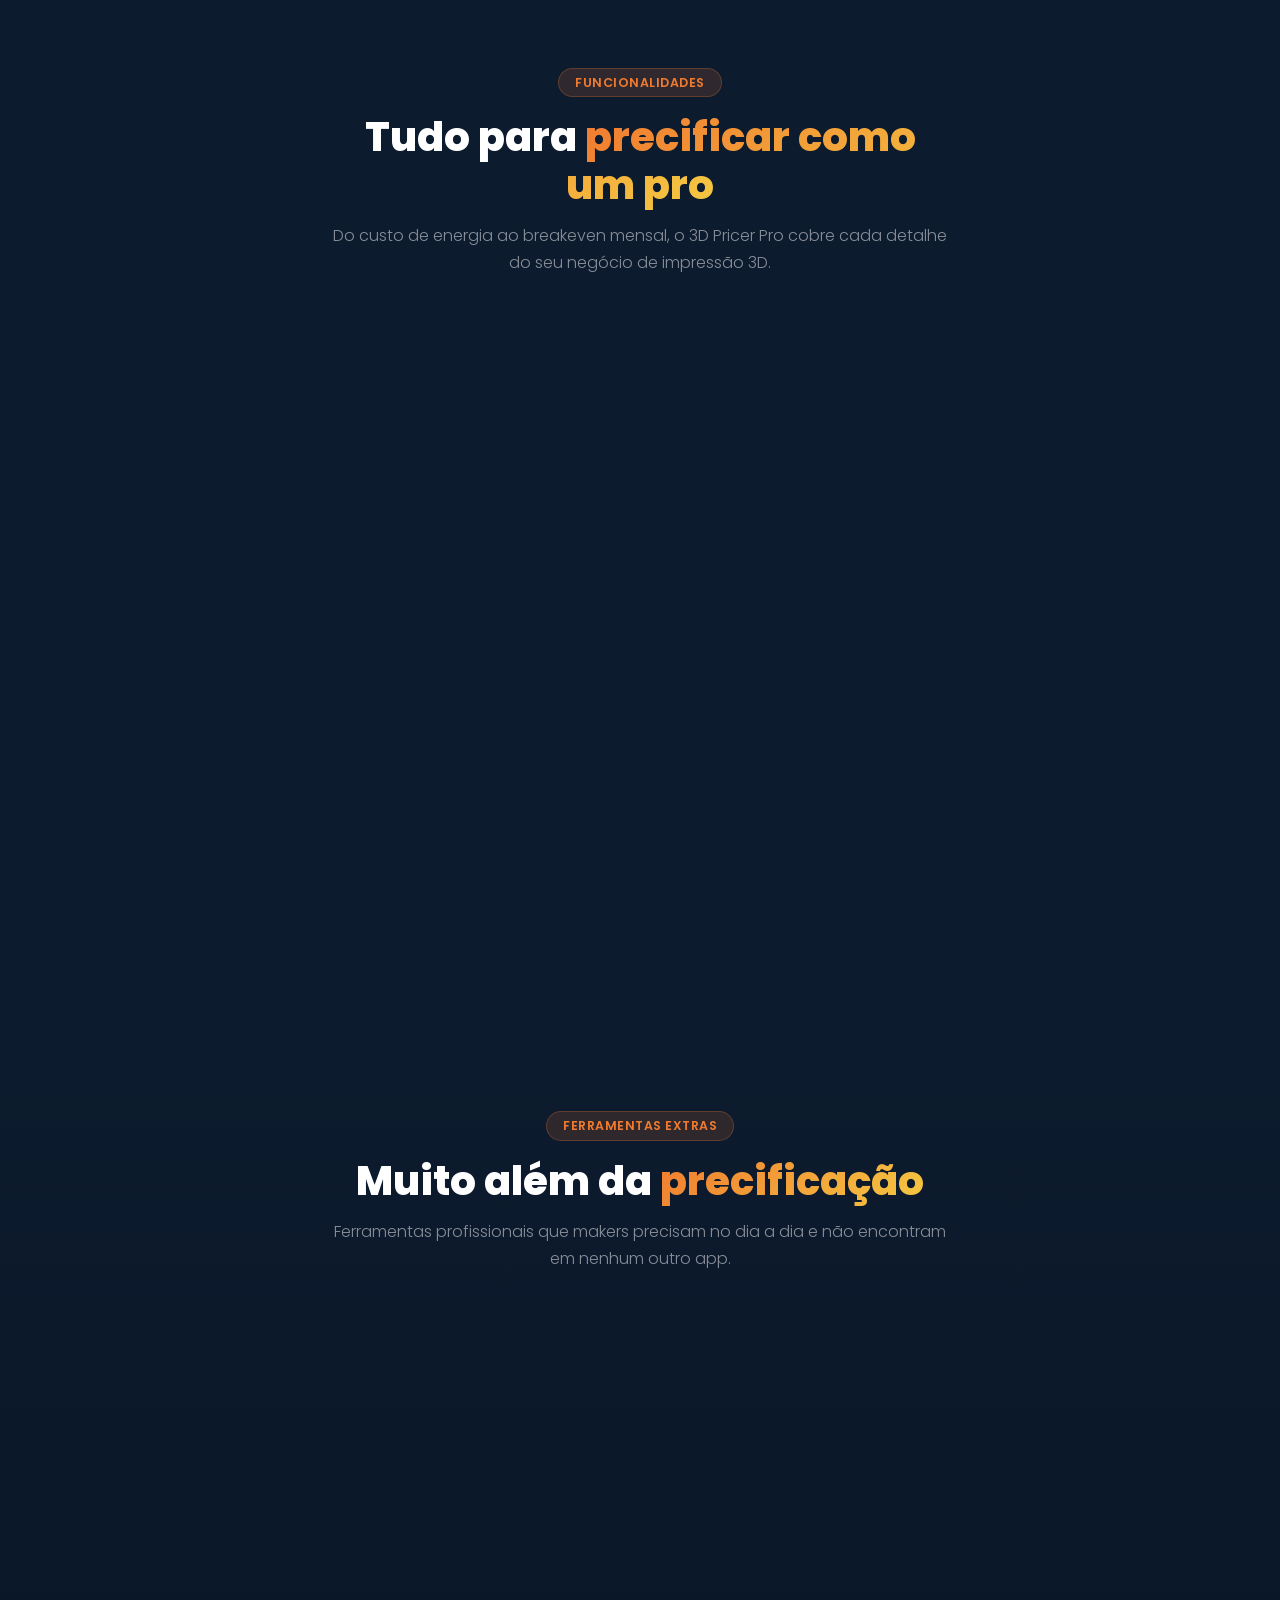
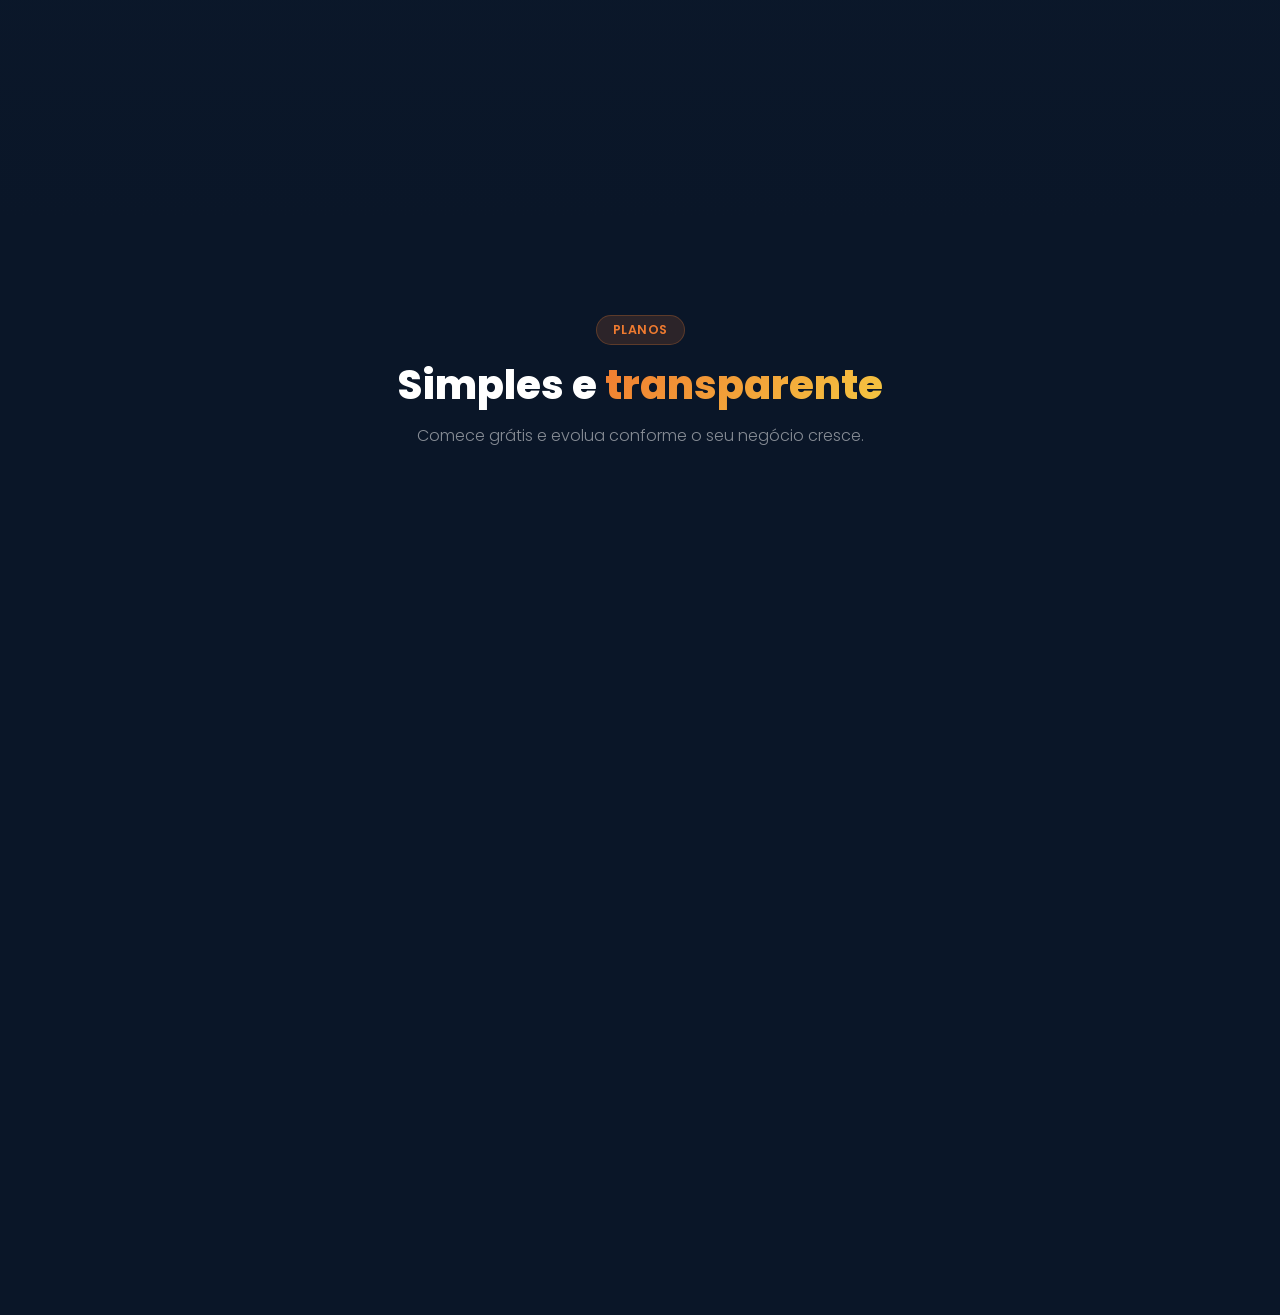
==== commit 4d38c01a: "Update landing.html" ====
--- a/landing.html
+++ b/landing.html
@@ -3,7 +3,7 @@
 <head>
   <meta charset="UTF-8"/>
   <meta name="viewport" content="width=device-width, initial-scale=1.0"/>
-  <title>3D Pricer Pro — Precificação Inteligente</title>
+  <title>3D Pricer Pro — Precificação Inteligente para Impressão 3D</title>
   <link href="https://fonts.googleapis.com/css2?family=Poppins:wght@300;400;500;600;700;800;900&display=swap" rel="stylesheet"/>
   <link rel="stylesheet" href="https://cdnjs.cloudflare.com/ajax/libs/font-awesome/6.5.0/css/all.min.css"/>
   <style>
@@ -24,10 +24,10 @@
       --gray:   #f0f2f5;
       --muted:  #94a3b8;
       --border: #1e3a5f;
+      --green:  #27ae60;
     }
 
     html { scroll-behavior: smooth; }
-
     body {
       font-family: 'Poppins', sans-serif;
       background: var(--dark);
@@ -39,8 +39,7 @@
        NAVBAR
     ══════════════════════════════════ */
     nav {
-      position: fixed; top: 0; left: 0; right: 0;
-      z-index: 100;
+      position: fixed; top: 0; left: 0; right: 0; z-index: 100;
       display: flex; align-items: center; justify-content: space-between;
       padding: 1rem 2rem;
       background: rgba(10,22,40,0.85);
@@ -49,16 +48,16 @@
       transition: all 0.3s;
     }
     nav.scrolled {
-      padding: 0.7rem 2rem;
+      padding: 0.6rem 2rem;
       background: rgba(10,22,40,0.97);
-    }
-
+      box-shadow: 0 4px 20px rgba(0,0,0,0.3);
+    }
     .nav-logo {
       display: flex; align-items: center; gap: 0.5rem;
       font-size: 1.3rem; font-weight: 700;
       text-decoration: none; color: var(--white);
     }
-    .nav-logo i { color: var(--orange); font-size: 1.5rem; }
+    .nav-logo i    { color: var(--orange); font-size: 1.5rem; }
     .nav-logo strong { color: var(--orange); }
     .nav-logo em {
       font-style: normal; font-size: 0.7rem;
@@ -66,18 +65,14 @@
       padding: 2px 7px; border-radius: 20px;
       font-weight: 700; margin-left: 2px;
     }
-
     .nav-links {
-      display: flex; align-items: center; gap: 1.8rem;
-      list-style: none;
+      display: flex; align-items: center; gap: 1.8rem; list-style: none;
     }
     .nav-links a {
       color: rgba(255,255,255,0.65); text-decoration: none;
-      font-size: 0.88rem; font-weight: 500;
-      transition: color 0.2s;
+      font-size: 0.88rem; font-weight: 500; transition: color 0.2s;
     }
     .nav-links a:hover { color: var(--white); }
-
     .nav-cta {
       background: linear-gradient(135deg, var(--orange), var(--yellow));
       color: var(--dark) !important; font-weight: 700 !important;
@@ -89,7 +84,6 @@
       transform: translateY(-1px);
       box-shadow: 0 6px 20px rgba(240,123,48,0.4);
     }
-
     .nav-toggle {
       display: none; background: none; border: none;
       color: var(--white); font-size: 1.4rem; cursor: pointer;
@@ -104,8 +98,6 @@
       position: relative; overflow: hidden;
       padding: 7rem 2rem 4rem;
     }
-
-    /* Gradiente de fundo animado */
     .hero::before {
       content: '';
       position: absolute; inset: 0;
@@ -116,68 +108,62 @@
       animation: heroGlow 8s ease-in-out infinite alternate;
     }
     @keyframes heroGlow {
-      from { opacity: 0.7; transform: scale(1); }
-      to   { opacity: 1;   transform: scale(1.05); }
-    }
-
-    /* Grid de pontos decorativos */
+      from { opacity:0.7; transform:scale(1); }
+      to   { opacity:1;   transform:scale(1.05); }
+    }
     .hero::after {
       content: '';
       position: absolute; inset: 0;
-      background-image: radial-gradient(rgba(255,255,255,0.06) 1px, transparent 1px);
+      background-image: radial-gradient(rgba(255,255,255,0.05) 1px, transparent 1px);
       background-size: 32px 32px;
       pointer-events: none;
     }
-
     .hero-inner {
       position: relative; z-index: 1;
       max-width: 1100px; width: 100%;
       display: grid; grid-template-columns: 1fr 1fr;
       gap: 4rem; align-items: center;
     }
-
     .hero-badge {
       display: inline-flex; align-items: center; gap: 0.5rem;
       background: rgba(240,123,48,0.15);
       border: 1px solid rgba(240,123,48,0.3);
       color: var(--orange); padding: 0.4rem 1rem;
       border-radius: 50px; font-size: 0.8rem; font-weight: 600;
-      margin-bottom: 1.5rem; letter-spacing: 0.3px;
+      margin-bottom: 1.5rem;
     }
     .hero-badge i { animation: pulse 2s infinite; }
     @keyframes pulse {
-      0%,100% { opacity: 1; }
-      50%      { opacity: 0.5; }
-    }
-
+      0%,100% { opacity:1; }
+      50%      { opacity:0.4; }
+    }
     .hero-title {
-      font-size: clamp(2.2rem, 5vw, 3.5rem);
-      font-weight: 900; line-height: 1.1;
-      margin-bottom: 1.2rem;
-    }
-    .hero-title .line1 { display: block; color: var(--white); }
+      font-size: clamp(2.2rem,5vw,3.5rem);
+      font-weight: 900; line-height: 1.1; margin-bottom: 1.2rem;
+    }
+    .hero-title .line1 { display:block; color:var(--white); }
     .hero-title .line2 {
       display: block;
       background: linear-gradient(135deg, var(--orange), var(--yellow));
       -webkit-background-clip: text; -webkit-text-fill-color: transparent;
       background-clip: text;
     }
-    .hero-title .line3 { display: block; color: rgba(255,255,255,0.6); font-weight: 300; font-size: 0.55em; margin-top: 0.3rem; }
-
+    .hero-title .line3 {
+      display: block; color: rgba(255,255,255,0.55);
+      font-weight: 300; font-size: 0.52em; margin-top: 0.4rem;
+    }
     .hero-desc {
       color: rgba(255,255,255,0.65); font-size: 1rem;
-      line-height: 1.7; margin-bottom: 2rem; font-weight: 300;
+      line-height: 1.75; margin-bottom: 2rem; font-weight: 300;
     }
     .hero-desc strong { color: var(--orange); font-weight: 600; }
-
     .hero-actions {
       display: flex; gap: 1rem; flex-wrap: wrap; margin-bottom: 2.5rem;
     }
-
     .btn-primary {
       background: linear-gradient(135deg, var(--orange), var(--yellow));
       color: var(--dark); border: none; border-radius: 50px;
-      padding: 0.9rem 2rem; font-family: 'Poppins', sans-serif;
+      padding: 0.9rem 2rem; font-family: 'Poppins',sans-serif;
       font-size: 1rem; font-weight: 700; cursor: pointer;
       display: flex; align-items: center; gap: 0.5rem;
       text-decoration: none;
@@ -188,12 +174,11 @@
       transform: translateY(-2px);
       box-shadow: 0 12px 32px rgba(240,123,48,0.5);
     }
-
     .btn-secondary {
       background: rgba(255,255,255,0.08);
       border: 1px solid rgba(255,255,255,0.2);
       color: var(--white); border-radius: 50px;
-      padding: 0.9rem 2rem; font-family: 'Poppins', sans-serif;
+      padding: 0.9rem 2rem; font-family: 'Poppins',sans-serif;
       font-size: 1rem; font-weight: 600; cursor: pointer;
       display: flex; align-items: center; gap: 0.5rem;
       text-decoration: none;
@@ -203,29 +188,25 @@
       background: rgba(255,255,255,0.14);
       border-color: rgba(255,255,255,0.35);
     }
-
     .hero-stats {
-      display: flex; gap: 2rem; flex-wrap: wrap;
-    }
-    .stat {
-      display: flex; flex-direction: column; gap: 2px;
-    }
+      display: flex; gap: 2.5rem; flex-wrap: wrap;
+    }
+    .stat { display:flex; flex-direction:column; gap:2px; }
     .stat strong {
-      font-size: 1.6rem; font-weight: 800;
+      font-size: 1.8rem; font-weight: 800;
       background: linear-gradient(135deg, var(--orange), var(--yellow));
       -webkit-background-clip: text; -webkit-text-fill-color: transparent;
       background-clip: text;
     }
-    .stat span { font-size: 0.78rem; color: rgba(255,255,255,0.5); font-weight: 400; }
-
-    /* ── Visual lado direito ── */
+    .stat span { font-size:0.78rem; color:rgba(255,255,255,0.45); font-weight:400; }
+
+    /* Mockup */
     .hero-visual {
-      position: relative; display: flex;
+      position: relative; display:flex;
       align-items: center; justify-content: center;
     }
-
     .mockup-card {
-      background: rgba(26,42,74,0.8);
+      background: rgba(26,42,74,0.85);
       border: 1px solid rgba(255,255,255,0.1);
       border-radius: 20px; padding: 1.8rem;
       backdrop-filter: blur(20px);
@@ -234,87 +215,148 @@
       animation: float 5s ease-in-out infinite;
     }
     @keyframes float {
-      0%,100% { transform: translateY(0); }
-      50%      { transform: translateY(-12px); }
-    }
-
+      0%,100% { transform:translateY(0); }
+      50%      { transform:translateY(-12px); }
+    }
     .mockup-header {
-      display: flex; align-items: center; gap: 0.6rem;
-      margin-bottom: 1.4rem;
-    }
-    .mockup-dots { display: flex; gap: 5px; }
+      display:flex; align-items:center; gap:0.6rem; margin-bottom:1.4rem;
+    }
+    .mockup-dots { display:flex; gap:5px; }
     .mockup-dots span {
-      width: 10px; height: 10px; border-radius: 50%;
-    }
-    .mockup-dots span:nth-child(1) { background: #ff5f57; }
-    .mockup-dots span:nth-child(2) { background: #febc2e; }
-    .mockup-dots span:nth-child(3) { background: #28c840; }
+      width:10px; height:10px; border-radius:50%;
+    }
+    .mockup-dots span:nth-child(1) { background:#ff5f57; }
+    .mockup-dots span:nth-child(2) { background:#febc2e; }
+    .mockup-dots span:nth-child(3) { background:#28c840; }
     .mockup-title {
-      font-size: 0.8rem; color: rgba(255,255,255,0.5);
-      font-weight: 500; flex: 1; text-align: center;
-    }
-
+      font-size:0.78rem; color:rgba(255,255,255,0.45);
+      font-weight:500; flex:1; text-align:center;
+    }
     .mockup-price-main {
-      text-align: center; margin-bottom: 1.4rem;
-      padding: 1.2rem;
+      text-align:center; margin-bottom:1.4rem; padding:1.2rem;
       background: linear-gradient(135deg, rgba(240,123,48,0.2), rgba(245,200,66,0.1));
-      border-radius: 14px; border: 1px solid rgba(240,123,48,0.2);
+      border-radius:14px; border:1px solid rgba(240,123,48,0.2);
     }
     .mockup-price-main small {
-      display: block; font-size: 0.72rem;
-      color: rgba(255,255,255,0.5); margin-bottom: 0.3rem;
-      text-transform: uppercase; letter-spacing: 0.5px;
+      display:block; font-size:0.72rem;
+      color:rgba(255,255,255,0.45); margin-bottom:0.3rem;
+      text-transform:uppercase; letter-spacing:0.5px;
     }
     .mockup-price-main strong {
-      font-size: 2.2rem; font-weight: 800;
+      font-size:2.2rem; font-weight:800;
       background: linear-gradient(135deg, var(--orange), var(--yellow));
-      -webkit-background-clip: text; -webkit-text-fill-color: transparent;
-      background-clip: text;
-    }
-
-    .mockup-rows { display: flex; flex-direction: column; gap: 0.6rem; }
+      -webkit-background-clip:text; -webkit-text-fill-color:transparent;
+      background-clip:text;
+    }
+    .mockup-rows { display:flex; flex-direction:column; gap:0.55rem; }
     .mockup-row {
-      display: flex; justify-content: space-between;
-      align-items: center; font-size: 0.8rem;
-      padding: 0.5rem 0.7rem; border-radius: 8px;
-      background: rgba(255,255,255,0.04);
-    }
-    .mockup-row span:first-child { color: rgba(255,255,255,0.5); }
-    .mockup-row span:last-child  { color: var(--white); font-weight: 600; }
-    .mockup-row.highlight span:last-child { color: var(--orange); }
+      display:flex; justify-content:space-between; align-items:center;
+      font-size:0.78rem; padding:0.5rem 0.7rem; border-radius:8px;
+      background:rgba(255,255,255,0.04);
+    }
+    .mockup-row span:first-child { color:rgba(255,255,255,0.45); }
+    .mockup-row span:last-child  { color:var(--white); font-weight:600; }
+    .mockup-row.highlight span:last-child { color:var(--orange); }
 
     /* Badges flutuantes */
     .float-badge {
+      position:absolute;
+      background:var(--navy);
+      border:1px solid rgba(255,255,255,0.12);
+      border-radius:12px; padding:0.6rem 1rem;
+      display:flex; align-items:center; gap:0.5rem;
+      font-size:0.78rem; font-weight:600;
+      box-shadow:0 8px 24px rgba(0,0,0,0.3);
+      white-space:nowrap;
+    }
+    .float-badge.top-left {
+      top:-1rem; left:-3rem;
+      animation: floatB1 4s ease-in-out infinite;
+    }
+    .float-badge.top-right {
+      top:2rem; right:-2rem;
+      animation: floatB2 4s ease-in-out infinite;
+    }
+    .float-badge.bot-left {
+      bottom:0; left:-2.5rem;
+      animation: floatB3 4s ease-in-out infinite;
+    }
+    @keyframes floatB1 { 0%,100%{transform:translateY(0)}  50%{transform:translateY(-8px)} }
+    @keyframes floatB2 { 0%,100%{transform:translateY(-4px)} 50%{transform:translateY(4px)} }
+    @keyframes floatB3 { 0%,100%{transform:translateY(0)}  50%{transform:translateY(-6px)} }
+    .float-badge i { color:var(--orange); }
+
+    /* ══════════════════════════════════
+       BANNER PWA
+    ══════════════════════════════════ */
+    .pwa-banner-landing {
+      background: linear-gradient(135deg, var(--navy), var(--blue));
+      border-top: 1px solid rgba(240,123,48,0.3);
+      border-bottom: 1px solid rgba(240,123,48,0.3);
+      padding: 1rem 2rem;
+      display: flex; align-items: center;
+      justify-content: center; gap: 1.5rem;
+      flex-wrap: wrap; text-align: center;
+    }
+    .pwa-banner-landing p {
+      font-size: 0.9rem; color: rgba(255,255,255,0.85);
+    }
+    .pwa-banner-landing strong { color: var(--orange); }
+    .pwa-banner-landing .btn-primary {
+      font-size: 0.85rem; padding: 0.6rem 1.5rem;
+    }
+
+    /* ══════════════════════════════════
+       COMO FUNCIONA
+    ══════════════════════════════════ */
+    .how-it-works {
+      padding: 6rem 2rem;
+      background: linear-gradient(180deg, var(--dark) 0%, #0d1b2e 100%);
+    }
+    .steps-grid {
+      max-width: 900px; margin: 0 auto;
+      display: grid; grid-template-columns: repeat(3,1fr);
+      gap: 2rem; position: relative;
+    }
+    .steps-grid::before {
+      content: '';
       position: absolute;
-      background: var(--navy);
-      border: 1px solid rgba(255,255,255,0.1);
-      border-radius: 12px; padding: 0.6rem 1rem;
-      display: flex; align-items: center; gap: 0.5rem;
-      font-size: 0.78rem; font-weight: 600;
-      box-shadow: 0 8px 24px rgba(0,0,0,0.3);
-      animation: floatBadge 4s ease-in-out infinite;
-      white-space: nowrap;
-    }
-    .float-badge:nth-child(2) { animation-delay: -1s; }
-    .float-badge:nth-child(3) { animation-delay: -2s; }
-    @keyframes floatBadge {
-      0%,100% { transform: translateY(0); }
-      50%      { transform: translateY(-6px); }
-    }
-    .float-badge.top-left  { top: -1rem;  left: -3rem; }
-    .float-badge.top-right { top: 2rem;   right: -2rem; }
-    .float-badge.bot-left  { bottom: 0;   left: -2.5rem; }
-    .float-badge i { color: var(--orange); }
+      top: 32px; left: calc(16.66% + 1rem);
+      right: calc(16.66% + 1rem);
+      height: 2px;
+      background: linear-gradient(90deg, var(--orange), var(--yellow));
+      opacity: 0.3;
+    }
+    .step-card {
+      text-align: center; position: relative;
+    }
+    .step-number {
+      width: 64px; height: 64px; border-radius: 50%;
+      background: linear-gradient(135deg, var(--orange), var(--yellow));
+      display: flex; align-items: center; justify-content: center;
+      font-size: 1.4rem; font-weight: 900; color: var(--dark);
+      margin: 0 auto 1.2rem;
+      box-shadow: 0 8px 24px rgba(240,123,48,0.35);
+      position: relative; z-index: 1;
+    }
+    .step-title {
+      font-size: 1rem; font-weight: 700;
+      margin-bottom: 0.5rem; color: var(--white);
+    }
+    .step-desc {
+      font-size: 0.83rem; color: rgba(255,255,255,0.5);
+      line-height: 1.65; font-weight: 300;
+    }
 
     /* ══════════════════════════════════
        FEATURES
     ══════════════════════════════════ */
     .features {
       padding: 6rem 2rem;
-      background: linear-gradient(180deg, var(--dark) 0%, #0d1b2e 100%);
+      background: #0d1b2e;
     }
     .section-header {
-      text-align: center; max-width: 600px;
+      text-align: center; max-width: 620px;
       margin: 0 auto 4rem;
     }
     .section-tag {
@@ -327,9 +369,8 @@
       text-transform: uppercase; letter-spacing: 0.5px;
     }
     .section-title {
-      font-size: clamp(1.8rem, 4vw, 2.5rem);
-      font-weight: 800; line-height: 1.2;
-      margin-bottom: 0.8rem;
+      font-size: clamp(1.8rem,4vw,2.5rem);
+      font-weight: 800; line-height: 1.2; margin-bottom: 0.8rem;
     }
     .section-title span {
       background: linear-gradient(135deg, var(--orange), var(--yellow));
@@ -337,16 +378,13 @@
       background-clip: text;
     }
     .section-desc {
-      color: rgba(255,255,255,0.55); font-size: 1rem;
+      color: rgba(255,255,255,0.5); font-size: 1rem;
       line-height: 1.7; font-weight: 300;
     }
-
     .features-grid {
       max-width: 1100px; margin: 0 auto;
-      display: grid; grid-template-columns: repeat(3, 1fr);
-      gap: 1.5rem;
-    }
-
+      display: grid; grid-template-columns: repeat(3,1fr); gap: 1.5rem;
+    }
     .feature-card {
       background: rgba(26,42,74,0.5);
       border: 1px solid rgba(255,255,255,0.07);
@@ -356,8 +394,7 @@
     }
     .feature-card::before {
       content: '';
-      position: absolute; top: 0; left: 0; right: 0;
-      height: 3px;
+      position: absolute; top:0; left:0; right:0; height:3px;
       background: linear-gradient(90deg, var(--orange), var(--yellow));
       opacity: 0; transition: opacity 0.3s;
     }
@@ -366,45 +403,79 @@
       border-color: rgba(240,123,48,0.2);
       box-shadow: 0 20px 50px rgba(0,0,0,0.3);
     }
-    .feature-card:hover::before { opacity: 1; }
-
+    .feature-card:hover::before { opacity:1; }
     .feature-icon {
-      width: 52px; height: 52px; border-radius: 14px;
-      background: linear-gradient(135deg, rgba(240,123,48,0.2), rgba(245,200,66,0.1));
+      width:52px; height:52px; border-radius:14px;
+      background: linear-gradient(135deg,rgba(240,123,48,0.2),rgba(245,200,66,0.1));
       border: 1px solid rgba(240,123,48,0.2);
       display: flex; align-items: center; justify-content: center;
-      font-size: 1.4rem; margin-bottom: 1.2rem;
-      color: var(--orange);
-    }
-    .feature-title {
-      font-size: 1rem; font-weight: 700;
-      margin-bottom: 0.6rem; color: var(--white);
-    }
-    .feature-desc {
-      font-size: 0.85rem; color: rgba(255,255,255,0.5);
-      line-height: 1.65; font-weight: 300;
-    }
+      font-size: 1.4rem; margin-bottom: 1.2rem; color: var(--orange);
+    }
+    .feature-title { font-size:1rem; font-weight:700; margin-bottom:0.6rem; }
+    .feature-desc  { font-size:0.84rem; color:rgba(255,255,255,0.5); line-height:1.65; font-weight:300; }
     .feature-tag {
-      display: inline-block; margin-top: 1rem;
+      display: inline-block; margin-top:1rem;
       background: rgba(240,123,48,0.12);
-      color: var(--orange); padding: 3px 10px;
-      border-radius: 20px; font-size: 0.72rem; font-weight: 600;
+      color: var(--orange); padding:3px 10px;
+      border-radius:20px; font-size:0.72rem; font-weight:600;
+    }
+    .feature-tag.green {
+      background: rgba(39,174,96,0.12); color: var(--green);
+    }
+    .feature-tag.blue {
+      background: rgba(44,74,124,0.2); color: #7eb3ff;
+    }
+
+    /* ══════════════════════════════════
+       FERRAMENTAS (NOVA SEÇÃO)
+    ══════════════════════════════════ */
+    .tools-section {
+      padding: 6rem 2rem;
+      background: linear-gradient(180deg, #0d1b2e 0%, var(--dark) 100%);
+    }
+    .tools-grid {
+      max-width: 1000px; margin: 0 auto;
+      display: grid; grid-template-columns: repeat(2,1fr);
+      gap: 1.5rem;
+    }
+    .tool-card {
+      background: rgba(26,42,74,0.4);
+      border: 1px solid rgba(255,255,255,0.07);
+      border-radius: 18px; padding: 1.8rem;
+      display: flex; gap: 1.2rem; align-items: flex-start;
+      transition: transform 0.3s, box-shadow 0.3s;
+    }
+    .tool-card:hover {
+      transform: translateY(-4px);
+      box-shadow: 0 16px 40px rgba(0,0,0,0.25);
+    }
+    .tool-icon {
+      width: 52px; height: 52px; flex-shrink: 0;
+      border-radius: 14px;
+      background: linear-gradient(135deg,rgba(240,123,48,0.15),rgba(245,200,66,0.08));
+      border: 1px solid rgba(240,123,48,0.15);
+      display: flex; align-items: center; justify-content: center;
+      font-size: 1.3rem; color: var(--orange);
+    }
+    .tool-info h3 { font-size:0.95rem; font-weight:700; margin-bottom:0.4rem; }
+    .tool-info p  { font-size:0.82rem; color:rgba(255,255,255,0.5); line-height:1.6; font-weight:300; }
+    .tool-new {
+      display: inline-block; margin-top:0.6rem;
+      background: rgba(39,174,96,0.15); color: var(--green);
+      padding: 2px 8px; border-radius:20px;
+      font-size:0.68rem; font-weight:700;
+      text-transform: uppercase; letter-spacing:0.5px;
     }
 
     /* ══════════════════════════════════
        PLANOS
     ══════════════════════════════════ */
-    .plans {
-      padding: 6rem 2rem;
-      background: #0d1b2e;
-    }
-
+    .plans { padding: 6rem 2rem; background: var(--dark); }
     .plans-grid {
       max-width: 1000px; margin: 0 auto;
-      display: grid; grid-template-columns: repeat(3, 1fr);
+      display: grid; grid-template-columns: repeat(3,1fr);
       gap: 1.5rem; align-items: start;
     }
-
     .plan-card {
       background: rgba(26,42,74,0.6);
       border: 1px solid rgba(255,255,255,0.08);
@@ -412,241 +483,300 @@
       position: relative; transition: transform 0.3s;
     }
     .plan-card:hover { transform: translateY(-4px); }
-
     .plan-card.featured {
-      background: linear-gradient(160deg, rgba(44,74,124,0.8), rgba(26,42,74,0.9));
+      background: linear-gradient(160deg,rgba(44,74,124,0.8),rgba(26,42,74,0.9));
       border-color: rgba(240,123,48,0.4);
       box-shadow: 0 0 0 1px rgba(240,123,48,0.15), 0 30px 60px rgba(0,0,0,0.3);
       transform: scale(1.04);
     }
     .plan-card.featured:hover { transform: scale(1.04) translateY(-4px); }
-
     .plan-popular {
-      position: absolute; top: -14px; left: 50%; transform: translateX(-50%);
-      background: linear-gradient(135deg, var(--orange), var(--yellow));
-      color: var(--dark); padding: 4px 16px; border-radius: 20px;
-      font-size: 0.72rem; font-weight: 800; white-space: nowrap;
-      text-transform: uppercase; letter-spacing: 0.5px;
-    }
-
+      position: absolute; top:-14px; left:50%; transform:translateX(-50%);
+      background: linear-gradient(135deg,var(--orange),var(--yellow));
+      color: var(--dark); padding:4px 16px; border-radius:20px;
+      font-size:0.72rem; font-weight:800; white-space:nowrap;
+      text-transform:uppercase; letter-spacing:0.5px;
+    }
     .plan-name {
-      font-size: 0.85rem; font-weight: 600;
-      color: var(--orange); text-transform: uppercase;
-      letter-spacing: 0.8px; margin-bottom: 0.5rem;
+      font-size:0.85rem; font-weight:600; color:var(--orange);
+      text-transform:uppercase; letter-spacing:0.8px; margin-bottom:0.5rem;
     }
     .plan-price {
-      font-size: 2.8rem; font-weight: 900; line-height: 1;
-      margin-bottom: 0.3rem;
+      font-size:2.8rem; font-weight:900; line-height:1; margin-bottom:0.3rem;
     }
     .plan-price sup {
-      font-size: 1rem; font-weight: 600;
-      vertical-align: top; margin-top: 0.5rem;
-      display: inline-block;
-    }
-    .plan-price.free { color: var(--muted); font-size: 2rem; }
-    .plan-period {
-      font-size: 0.8rem; color: rgba(255,255,255,0.4);
-      margin-bottom: 1.5rem;
-    }
+      font-size:1rem; font-weight:600;
+      vertical-align:top; margin-top:0.5rem; display:inline-block;
+    }
+    .plan-price.free { color:var(--muted); font-size:2rem; }
+    .plan-period { font-size:0.8rem; color:rgba(255,255,255,0.4); margin-bottom:1.5rem; }
     .plan-desc {
-      font-size: 0.82rem; color: rgba(255,255,255,0.5);
-      line-height: 1.6; margin-bottom: 1.5rem;
-      padding-bottom: 1.5rem;
-      border-bottom: 1px solid rgba(255,255,255,0.08);
-    }
-
-    .plan-features { list-style: none; margin-bottom: 2rem; }
+      font-size:0.82rem; color:rgba(255,255,255,0.5); line-height:1.6;
+      margin-bottom:1.5rem; padding-bottom:1.5rem;
+      border-bottom:1px solid rgba(255,255,255,0.08);
+    }
+    .plan-features { list-style:none; margin-bottom:2rem; }
     .plan-features li {
-      display: flex; align-items: flex-start; gap: 0.6rem;
-      font-size: 0.85rem; color: rgba(255,255,255,0.7);
-      padding: 0.45rem 0;
-    }
-    .plan-features li i {
-      color: var(--orange); font-size: 0.75rem;
-      margin-top: 3px; flex-shrink: 0;
-    }
-    .plan-features li.disabled {
-      color: rgba(255,255,255,0.25);
-    }
-    .plan-features li.disabled i { color: rgba(255,255,255,0.2); }
-
+      display:flex; align-items:flex-start; gap:0.6rem;
+      font-size:0.85rem; color:rgba(255,255,255,0.7); padding:0.45rem 0;
+    }
+    .plan-features li i { color:var(--orange); font-size:0.75rem; margin-top:3px; flex-shrink:0; }
+    .plan-features li.disabled { color:rgba(255,255,255,0.25); }
+    .plan-features li.disabled i { color:rgba(255,255,255,0.2); }
     .btn-plan {
-      width: 100%; padding: 0.85rem;
-      border-radius: 50px; font-family: 'Poppins', sans-serif;
-      font-size: 0.9rem; font-weight: 700; cursor: pointer;
-      border: none; transition: all 0.2s;
+      width:100%; padding:0.85rem; border-radius:50px;
+      font-family:'Poppins',sans-serif; font-size:0.9rem;
+      font-weight:700; cursor:pointer; border:none; transition:all 0.2s;
     }
     .btn-plan.outline {
-      background: transparent;
-      border: 2px solid rgba(255,255,255,0.2);
-      color: var(--white);
-    }
-    .btn-plan.outline:hover {
-      border-color: var(--orange); color: var(--orange);
-    }
+      background:transparent; border:2px solid rgba(255,255,255,0.2); color:var(--white);
+    }
+    .btn-plan.outline:hover { border-color:var(--orange); color:var(--orange); }
     .btn-plan.primary {
-      background: linear-gradient(135deg, var(--orange), var(--yellow));
-      color: var(--dark);
-      box-shadow: 0 8px 24px rgba(240,123,48,0.3);
-    }
-    .btn-plan.primary:hover { box-shadow: 0 12px 32px rgba(240,123,48,0.5); }
+      background:linear-gradient(135deg,var(--orange),var(--yellow)); color:var(--dark);
+      box-shadow:0 8px 24px rgba(240,123,48,0.3);
+    }
+    .btn-plan.primary:hover { box-shadow:0 12px 32px rgba(240,123,48,0.5); }
 
     /* ══════════════════════════════════
        DEPOIMENTOS
     ══════════════════════════════════ */
     .testimonials {
       padding: 6rem 2rem;
-      background: linear-gradient(180deg, #0d1b2e 0%, var(--dark) 100%);
-    }
-
+      background: linear-gradient(180deg,#0d1b2e 0%,var(--dark) 100%);
+    }
     .testimonials-grid {
-      max-width: 1000px; margin: 0 auto;
-      display: grid; grid-template-columns: repeat(3, 1fr);
-      gap: 1.5rem;
-    }
-
+      max-width: 1100px; margin: 0 auto;
+      display: grid; grid-template-columns: repeat(3,1fr); gap: 1.5rem;
+    }
     .testimonial-card {
       background: rgba(26,42,74,0.5);
       border: 1px solid rgba(255,255,255,0.07);
       border-radius: 18px; padding: 1.8rem;
-      transition: transform 0.3s;
-    }
-    .testimonial-card:hover { transform: translateY(-4px); }
-
+      transition: transform 0.3s, box-shadow 0.3s;
+    }
+    .testimonial-card:hover {
+      transform: translateY(-4px);
+      box-shadow: 0 16px 40px rgba(0,0,0,0.2);
+    }
     .testimonial-stars {
-      display: flex; gap: 3px; margin-bottom: 1rem;
-      color: var(--yellow); font-size: 0.85rem;
+      display:flex; gap:3px; margin-bottom:1rem;
+      color:var(--yellow); font-size:0.85rem;
     }
     .testimonial-text {
-      font-size: 0.88rem; color: rgba(255,255,255,0.7);
-      line-height: 1.7; margin-bottom: 1.2rem;
-      font-style: italic;
-    }
-    .testimonial-text::before { content: '"'; color: var(--orange); font-size: 1.5rem; line-height: 0; vertical-align: -0.5rem; }
+      font-size:0.88rem; color:rgba(255,255,255,0.7);
+      line-height:1.75; margin-bottom:1.2rem; font-style:italic;
+      position: relative; padding-left: 1.2rem;
+    }
+    .testimonial-text::before {
+      content:'"';
+      position: absolute; left: 0; top: -4px;
+      color:var(--orange); font-size:1.8rem; line-height:1;
+      font-style: normal; font-weight: 900;
+    }
+    .testimonial-highlight {
+      background: rgba(240,123,48,0.1);
+      border-left: 3px solid var(--orange);
+      border-radius: 0 8px 8px 0;
+      padding: 0.5rem 0.8rem;
+      font-size: 0.8rem;
+      color: var(--orange);
+      font-weight: 600;
+      margin-bottom: 1rem;
+      font-style: normal;
+    }
     .testimonial-author {
-      display: flex; align-items: center; gap: 0.8rem;
+      display:flex; align-items:center; gap:0.8rem;
     }
     .author-avatar {
-      width: 40px; height: 40px; border-radius: 50%;
-      background: linear-gradient(135deg, var(--orange), var(--yellow));
-      display: flex; align-items: center; justify-content: center;
-      font-weight: 700; font-size: 1rem; color: var(--dark);
-      flex-shrink: 0;
-    }
-    .author-name { font-size: 0.88rem; font-weight: 600; }
-    .author-role { font-size: 0.75rem; color: rgba(255,255,255,0.4); }
-
-    /* ══════════════════════════════════
-       CTA FINAL
-    ══════════════════════════════════ */
-    .cta-section {
+      width:42px; height:42px; border-radius:50%;
+      background:linear-gradient(135deg,var(--orange),var(--yellow));
+      display:flex; align-items:center; justify-content:center;
+      font-weight:800; font-size:1rem; color:var(--dark); flex-shrink:0;
+    }
+    .author-name { font-size:0.88rem; font-weight:600; }
+    .author-role { font-size:0.75rem; color:rgba(255,255,255,0.4); }
+
+    /* ══════════════════════════════════
+       FAQ
+    ══════════════════════════════════ */
+    .faq-section {
       padding: 6rem 2rem;
       background: var(--dark);
-      text-align: center;
-      position: relative; overflow: hidden;
+    }
+    .faq-list {
+      max-width: 700px; margin: 0 auto;
+      display: flex; flex-direction: column; gap: 0.8rem;
+    }
+    .faq-item {
+      background: rgba(26,42,74,0.5);
+      border: 1px solid rgba(255,255,255,0.07);
+      border-radius: 14px; overflow: hidden;
+      transition: border-color 0.2s;
+    }
+    .faq-item.open { border-color: rgba(240,123,48,0.3); }
+    .faq-question {
+      display: flex; justify-content: space-between;
+      align-items: center; padding: 1.2rem 1.5rem;
+      cursor: pointer; font-size: 0.92rem;
+      font-weight: 600; gap: 1rem;
+      user-select: none;
+    }
+    .faq-question:hover { color: var(--orange); }
+    .faq-question i {
+      color: var(--orange); font-size: 0.8rem;
+      transition: transform 0.3s; flex-shrink: 0;
+    }
+    .faq-item.open .faq-question i { transform: rotate(180deg); }
+    .faq-answer {
+      max-height: 0; overflow: hidden;
+      transition: max-height 0.4s ease, padding 0.3s;
+      font-size: 0.88rem; color: rgba(255,255,255,0.6);
+      line-height: 1.7; font-weight: 300;
+      padding: 0 1.5rem;
+    }
+    .faq-item.open .faq-answer {
+      max-height: 300px;
+      padding: 0 1.5rem 1.2rem;
+    }
+
+    /* ══════════════════════════════════
+       CTA FINAL
+    ══════════════════════════════════ */
+    .cta-section {
+      padding: 7rem 2rem;
+      background: linear-gradient(135deg, #0a1628 0%, #1a2a4a 50%, #0a1628 100%);
+      text-align: center; position: relative; overflow: hidden;
     }
     .cta-section::before {
-      content: '';
-      position: absolute; inset: 0;
-      background: radial-gradient(ellipse 70% 50% at 50% 50%, rgba(44,74,124,0.3) 0%, transparent 70%);
-    }
-    .cta-inner { position: relative; z-index: 1; max-width: 600px; margin: 0 auto; }
+      content:'';
+      position:absolute; inset:0;
+      background:radial-gradient(ellipse 70% 50% at 50% 50%,rgba(44,74,124,0.4) 0%,transparent 70%);
+    }
+    .cta-section::after {
+      content:'';
+      position:absolute; inset:0;
+      background-image:radial-gradient(rgba(255,255,255,0.03) 1px,transparent 1px);
+      background-size:24px 24px;
+    }
+    .cta-inner { position:relative; z-index:1; max-width:650px; margin:0 auto; }
     .cta-title {
-      font-size: clamp(2rem, 5vw, 3rem);
-      font-weight: 900; margin-bottom: 1rem; line-height: 1.2;
+      font-size:clamp(2rem,5vw,3.2rem);
+      font-weight:900; margin-bottom:1rem; line-height:1.2;
     }
     .cta-title span {
-      background: linear-gradient(135deg, var(--orange), var(--yellow));
-      -webkit-background-clip: text; -webkit-text-fill-color: transparent;
-      background-clip: text;
+      background:linear-gradient(135deg,var(--orange),var(--yellow));
+      -webkit-background-clip:text; -webkit-text-fill-color:transparent;
+      background-clip:text;
     }
     .cta-desc {
-      color: rgba(255,255,255,0.55); font-size: 1rem;
-      margin-bottom: 2.5rem; line-height: 1.7; font-weight: 300;
+      color:rgba(255,255,255,0.55); font-size:1rem;
+      margin-bottom:2.5rem; line-height:1.7; font-weight:300;
+    }
+    .cta-actions {
+      display:flex; gap:1rem; justify-content:center; flex-wrap:wrap;
     }
 
     /* ══════════════════════════════════
        FOOTER
     ══════════════════════════════════ */
     footer {
-      background: #060e1a;
-      border-top: 1px solid rgba(255,255,255,0.06);
-      padding: 3rem 2rem 2rem;
+      background:#060e1a;
+      border-top:1px solid rgba(255,255,255,0.06);
+      padding:3rem 2rem 2rem;
     }
     .footer-inner {
-      max-width: 1100px; margin: 0 auto;
-      display: grid; grid-template-columns: 2fr 1fr 1fr 1fr;
-      gap: 3rem; margin-bottom: 2rem;
+      max-width:1100px; margin:0 auto;
+      display:grid; grid-template-columns:2fr 1fr 1fr 1fr;
+      gap:3rem; margin-bottom:2rem;
     }
     .footer-brand p {
-      color: rgba(255,255,255,0.4); font-size: 0.85rem;
-      line-height: 1.7; margin-top: 0.8rem; font-weight: 300;
+      color:rgba(255,255,255,0.4); font-size:0.85rem;
+      line-height:1.7; margin-top:0.8rem; font-weight:300;
+    }
+    .footer-social {
+      display:flex; gap:0.8rem; margin-top:1.2rem;
+    }
+    .social-btn {
+      width:36px; height:36px; border-radius:50%;
+      background:rgba(255,255,255,0.06);
+      border:1px solid rgba(255,255,255,0.1);
+      display:flex; align-items:center; justify-content:center;
+      color:rgba(255,255,255,0.5); font-size:0.85rem;
+      text-decoration:none; transition:all 0.2s;
+    }
+    .social-btn:hover {
+      background:rgba(240,123,48,0.15);
+      border-color:rgba(240,123,48,0.3);
+      color:var(--orange);
     }
     .footer-col h4 {
-      font-size: 0.82rem; font-weight: 700; color: var(--white);
-      text-transform: uppercase; letter-spacing: 0.8px;
-      margin-bottom: 1rem;
-    }
-    .footer-col ul { list-style: none; }
-    .footer-col ul li { margin-bottom: 0.5rem; }
+      font-size:0.82rem; font-weight:700; color:var(--white);
+      text-transform:uppercase; letter-spacing:0.8px; margin-bottom:1rem;
+    }
+    .footer-col ul { list-style:none; }
+    .footer-col ul li { margin-bottom:0.5rem; }
     .footer-col ul li a {
-      color: rgba(255,255,255,0.4); text-decoration: none;
-      font-size: 0.85rem; font-weight: 300;
-      transition: color 0.2s;
-    }
-    .footer-col ul li a:hover { color: var(--orange); }
+      color:rgba(255,255,255,0.4); text-decoration:none;
+      font-size:0.85rem; font-weight:300; transition:color 0.2s;
+    }
+    .footer-col ul li a:hover { color:var(--orange); }
     .footer-bottom {
-      max-width: 1100px; margin: 0 auto;
-      padding-top: 1.5rem;
-      border-top: 1px solid rgba(255,255,255,0.06);
-      display: flex; justify-content: space-between;
-      align-items: center; flex-wrap: wrap; gap: 1rem;
-    }
-    .footer-bottom p { font-size: 0.8rem; color: rgba(255,255,255,0.3); }
-    .footer-badges { display: flex; gap: 0.8rem; }
+      max-width:1100px; margin:0 auto;
+      padding-top:1.5rem;
+      border-top:1px solid rgba(255,255,255,0.06);
+      display:flex; justify-content:space-between;
+      align-items:center; flex-wrap:wrap; gap:1rem;
+    }
+    .footer-bottom p { font-size:0.8rem; color:rgba(255,255,255,0.3); }
+    .footer-badges { display:flex; gap:0.8rem; flex-wrap:wrap; }
     .footer-badge {
-      background: rgba(255,255,255,0.06);
-      border: 1px solid rgba(255,255,255,0.1);
-      border-radius: 8px; padding: 0.3rem 0.8rem;
-      font-size: 0.72rem; color: rgba(255,255,255,0.4);
-      display: flex; align-items: center; gap: 0.3rem;
-    }
-    .footer-badge i { color: var(--orange); }
+      background:rgba(255,255,255,0.05);
+      border:1px solid rgba(255,255,255,0.1);
+      border-radius:8px; padding:0.3rem 0.8rem;
+      font-size:0.72rem; color:rgba(255,255,255,0.4);
+      display:flex; align-items:center; gap:0.3rem;
+    }
+    .footer-badge i { color:var(--orange); }
+
+    /* ══════════════════════════════════
+       ANIMAÇÕES
+    ══════════════════════════════════ */
+    .fade-in {
+      opacity:0; transform:translateY(28px);
+      transition:opacity 0.65s ease, transform 0.65s ease;
+    }
+    .fade-in.visible { opacity:1; transform:translateY(0); }
+    .fade-in-delay-1 { transition-delay:0.12s; }
+    .fade-in-delay-2 { transition-delay:0.24s; }
+    .fade-in-delay-3 { transition-delay:0.36s; }
+    .fade-in-delay-4 { transition-delay:0.48s; }
 
     /* ══════════════════════════════════
        RESPONSIVO
     ══════════════════════════════════ */
-    @media (max-width: 900px) {
-      .hero-inner        { grid-template-columns: 1fr; text-align: center; }
-      .hero-actions      { justify-content: center; }
-      .hero-stats        { justify-content: center; }
-      .hero-visual       { display: none; }
-      .features-grid     { grid-template-columns: 1fr 1fr; }
-      .plans-grid        { grid-template-columns: 1fr; max-width: 420px; }
-      .plan-card.featured { transform: scale(1); }
-      .plan-card.featured:hover { transform: translateY(-4px); }
-      .testimonials-grid { grid-template-columns: 1fr; max-width: 480px; margin: 0 auto; }
-      .footer-inner      { grid-template-columns: 1fr 1fr; }
-      .nav-links         { display: none; }
-      .nav-toggle        { display: block; }
-    }
-    @media (max-width: 580px) {
-      .features-grid { grid-template-columns: 1fr; }
-      .footer-inner  { grid-template-columns: 1fr; }
-      .float-badge   { display: none; }
-    }
-
-    /* ══════════════════════════════════
-       ANIMAÇÕES DE ENTRADA
-    ══════════════════════════════════ */
-    .fade-in {
-      opacity: 0; transform: translateY(24px);
-      transition: opacity 0.6s ease, transform 0.6s ease;
-    }
-    .fade-in.visible { opacity: 1; transform: translateY(0); }
-    .fade-in-delay-1 { transition-delay: 0.1s; }
-    .fade-in-delay-2 { transition-delay: 0.2s; }
-    .fade-in-delay-3 { transition-delay: 0.3s; }
+    @media (max-width:900px) {
+      .hero-inner        { grid-template-columns:1fr; text-align:center; }
+      .hero-actions      { justify-content:center; }
+      .hero-stats        { justify-content:center; }
+      .hero-visual       { display:none; }
+      .steps-grid        { grid-template-columns:1fr; }
+      .steps-grid::before{ display:none; }
+      .features-grid     { grid-template-columns:1fr 1fr; }
+      .tools-grid        { grid-template-columns:1fr; max-width:500px; margin:0 auto; }
+      .plans-grid        { grid-template-columns:1fr; max-width:420px; }
+      .plan-card.featured{ transform:scale(1); }
+      .testimonials-grid { grid-template-columns:1fr; max-width:480px; margin:0 auto; }
+      .footer-inner      { grid-template-columns:1fr 1fr; }
+      .nav-links         { display:none; }
+      .nav-toggle        { display:block; }
+    }
+    @media (max-width:580px) {
+      .features-grid { grid-template-columns:1fr; }
+      .footer-inner  { grid-template-columns:1fr; }
+      .float-badge   { display:none; }
+      .pwa-banner-landing { flex-direction:column; }
+    }
 
   </style>
 </head>
@@ -658,15 +788,17 @@
     <i class="fas fa-cube"></i>
     3D <strong>Pricer</strong> <em>Pro</em>
   </a>
-  <ul class="nav-links">
+  <ul class="nav-links" id="nav-links">
+    <li><a href="#how">Como Funciona</a></li>
     <li><a href="#features">Funcionalidades</a></li>
+    <li><a href="#tools">Ferramentas</a></li>
     <li><a href="#plans">Planos</a></li>
-    <li><a href="#testimonials">Depoimentos</a></li>
+    <li><a href="#faq">FAQ</a></li>
     <li><a href="index.html" class="nav-cta">
       <i class="fas fa-rocket"></i> Começar Grátis
     </a></li>
   </ul>
-  <button class="nav-toggle" onclick="toggleMenu()">
+  <button class="nav-toggle" onclick="toggleMenu()" aria-label="Menu">
     <i class="fas fa-bars" id="menu-icon"></i>
   </button>
 </nav>
@@ -679,7 +811,7 @@
     <div class="hero-text">
       <div class="hero-badge">
         <i class="fas fa-circle"></i>
-        Novo em 2026 — Versão Pro disponível
+        Novo em 2026 — 8 módulos profissionais
       </div>
       <h1 class="hero-title">
         <span class="line1">Precifique com</span>
@@ -688,34 +820,39 @@
       </h1>
       <p class="hero-desc">
         O <strong>3D Pricer Pro</strong> calcula automaticamente o preço ideal
-        das suas peças considerando mais de <strong>15 variáveis</strong> —
-        material, energia, depreciação, mão de obra e muito mais.
+        das suas peças considerando <strong>15+ variáveis</strong> —
+        material, energia, depreciação, mão de obra, impostos e muito mais.
+        Tudo offline, sem cadastro, grátis para começar.
       </p>
       <div class="hero-actions">
         <a href="index.html" class="btn-primary">
-          <i class="fas fa-calculator"></i> Começar Agora — Grátis
+          <i class="fas fa-calculator"></i> Calcular Agora — Grátis
         </a>
-        <a href="#features" class="btn-secondary">
-          <i class="fas fa-play-circle"></i> Ver Funcionalidades
+        <a href="#how" class="btn-secondary">
+          <i class="fas fa-play-circle"></i> Como funciona
         </a>
       </div>
       <div class="hero-stats">
         <div class="stat">
-          <strong>15+</strong>
+          <strong class="counter" data-target="15">0</strong>
           <span>Variáveis de custo</span>
         </div>
         <div class="stat">
-          <strong>17</strong>
+          <strong class="counter" data-target="17">0</strong>
           <span>Materiais suportados</span>
         </div>
         <div class="stat">
           <strong>100%</strong>
-          <span>Gratuito para começar</span>
+          <span>Grátis para começar</span>
         </div>
-      </div>
-    </div>
-
-    <!-- Mockup visual -->
+        <div class="stat">
+          <strong>PWA</strong>
+          <span>Funciona offline</span>
+        </div>
+      </div>
+    </div>
+
+    <!-- Mockup -->
     <div class="hero-visual">
       <div class="float-badge top-left">
         <i class="fas fa-check-circle"></i> Custo calculado!
@@ -724,9 +861,8 @@
         <i class="fas fa-chart-line"></i> Lucro: R$ 28,40
       </div>
       <div class="float-badge bot-left">
-        <i class="fas fa-bolt"></i> Energia: R$ 1,85
-      </div>
-
+        <i class="fas fa-bolt"></i> Energia: R$ 1,34
+      </div>
       <div class="mockup-card">
         <div class="mockup-header">
           <div class="mockup-dots">
@@ -734,37 +870,76 @@
           </div>
           <span class="mockup-title">3D Pricer Pro — Resultado</span>
         </div>
-
         <div class="mockup-price-main">
           <small>💰 Preço Final Sugerido</small>
           <strong>R$ 89,90</strong>
         </div>
-
         <div class="mockup-rows">
           <div class="mockup-row">
-            <span>🧵 Material (85g PETG)</span>
-            <span>R$ 10,20</span>
+            <span>🧵 Material (85g PETG)</span><span>R$ 10,20</span>
           </div>
           <div class="mockup-row">
-            <span>⚡ Energia (4.5h)</span>
-            <span>R$ 1,34</span>
+            <span>⚡ Energia (4.5h)</span><span>R$ 1,34</span>
           </div>
           <div class="mockup-row">
-            <span>🖨️ Depreciação</span>
-            <span>R$ 7,20</span>
+            <span>🖨️ Depreciação</span><span>R$ 7,20</span>
           </div>
           <div class="mockup-row">
-            <span>👷 Mão de Obra</span>
-            <span>R$ 15,00</span>
+            <span>👷 Mão de Obra</span><span>R$ 15,00</span>
           </div>
           <div class="mockup-row highlight">
-            <span>📈 Margem (40%)</span>
-            <span>R$ 28,40</span>
+            <span>📈 Margem (40%)</span><span>R$ 28,40</span>
           </div>
         </div>
       </div>
     </div>
 
+  </div>
+</section>
+
+<!-- ══════════════ BANNER PWA ══════════════ -->
+<div class="pwa-banner-landing">
+  <p>📲 <strong>Instale o app</strong> no seu celular e use offline, sem depender de internet!</p>
+  <a href="index.html" class="btn-primary">
+    <i class="fas fa-download"></i> Instalar App Grátis
+  </a>
+</div>
+
+<!-- ══════════════ COMO FUNCIONA ══════════════ -->
+<section class="how-it-works" id="how">
+  <div class="section-header">
+    <div class="section-tag">Como Funciona</div>
+    <h2 class="section-title">3 passos para <span>precificar certo</span></h2>
+    <p class="section-desc">
+      Sem planilhas complicadas. Sem fórmulas manuais.
+      O 3D Pricer Pro faz tudo automaticamente.
+    </p>
+  </div>
+  <div class="steps-grid">
+    <div class="step-card fade-in">
+      <div class="step-number">1</div>
+      <div class="step-title">Configure sua Impressora</div>
+      <div class="step-desc">
+        Informe o custo, consumo em Watts e vida útil.
+        O app calcula a depreciação exata por hora de impressão.
+      </div>
+    </div>
+    <div class="step-card fade-in fade-in-delay-1">
+      <div class="step-number">2</div>
+      <div class="step-title">Informe o Material e Tempo</div>
+      <div class="step-desc">
+        Selecione o filamento ou resina. O app já sugere o preço médio
+        e calcula o custo exato com base no peso da peça.
+      </div>
+    </div>
+    <div class="step-card fade-in fade-in-delay-2">
+      <div class="step-number">3</div>
+      <div class="step-title">Receba o Preço Ideal</div>
+      <div class="step-desc">
+        Preço mínimo, sugerido, premium e com desconto máximo.
+        Exporte em PDF e envie direto pro cliente pelo WhatsApp!
+      </div>
+    </div>
   </div>
 </section>
 
@@ -772,46 +947,116 @@
 <section class="features" id="features">
   <div class="section-header">
     <div class="section-tag">Funcionalidades</div>
-    <h2 class="section-title">Tudo que você precisa para<br/><span>precificar como um pro</span></h2>
-    <p class="section-desc">Do custo de energia ao breakeven mensal, o 3D Pricer Pro cobre cada detalhe do seu negócio de impressão 3D.</p>
+    <h2 class="section-title">Tudo para <span>precificar como um pro</span></h2>
+    <p class="section-desc">
+      Do custo de energia ao breakeven mensal, o 3D Pricer Pro
+      cobre cada detalhe do seu negócio de impressão 3D.
+    </p>
   </div>
-
   <div class="features-grid">
     <div class="feature-card fade-in">
       <div class="feature-icon"><i class="fas fa-calculator"></i></div>
       <div class="feature-title">Precificação Completa</div>
-      <div class="feature-desc">15+ variáveis incluindo material, energia, depreciação, manutenção, mão de obra, falhas e custos de plataforma.</div>
+      <div class="feature-desc">
+        15+ variáveis: material, energia, depreciação, manutenção,
+        mão de obra, falhas, impostos e taxas de plataforma.
+      </div>
       <span class="feature-tag">Core</span>
     </div>
     <div class="feature-card fade-in fade-in-delay-1">
       <div class="feature-icon"><i class="fas fa-chart-line"></i></div>
       <div class="feature-title">Simulador de Lucro</div>
-      <div class="feature-desc">Projete receita, breakeven e ROI com 3 cenários (conservador, realista e otimista). Gráfico de 12 meses incluído.</div>
+      <div class="feature-desc">
+        Projete receita, breakeven e ROI com 3 cenários.
+        Gráfico de projeção para 12 meses com crescimento.
+      </div>
       <span class="feature-tag">Pro</span>
     </div>
     <div class="feature-card fade-in fade-in-delay-2">
-      <div class="feature-icon"><i class="fas fa-file-pdf"></i></div>
-      <div class="feature-title">Exportação PDF</div>
-      <div class="feature-desc">Gere relatórios profissionais em PDF com todos os detalhes da precificação. Perfeito para enviar ao cliente.</div>
-      <span class="feature-tag">Pro</span>
+      <div class="feature-icon"><i class="fas fa-users"></i></div>
+      <div class="feature-title">Gestão de Clientes</div>
+      <div class="feature-desc">
+        Cadastre clientes, gere orçamentos formais em PDF,
+        envie pelo WhatsApp e acompanhe o status de cada proposta.
+      </div>
+      <span class="feature-tag green">Novo</span>
     </div>
     <div class="feature-card fade-in">
-      <div class="feature-icon"><i class="fas fa-layer-group"></i></div>
-      <div class="feature-title">17 Materiais</div>
-      <div class="feature-desc">PLA, PETG, ABS, ASA, TPU, PLA-CF, PA-CF, PC e 5 tipos de resina. Com temperaturas, dicas e preços médios automáticos.</div>
-      <span class="feature-tag">Core</span>
+      <div class="feature-icon"><i class="fas fa-cubes"></i></div>
+      <div class="feature-title">Catálogo com Fotos</div>
+      <div class="feature-desc">
+        Monte seu portfólio de peças com fotos reais, preços,
+        estoque e descrição. Exporte em PDF para impressão.
+      </div>
+      <span class="feature-tag green">Novo</span>
     </div>
     <div class="feature-card fade-in fade-in-delay-1">
-      <div class="feature-icon"><i class="fas fa-moon"></i></div>
-      <div class="feature-title">Dark Mode</div>
-      <div class="feature-desc">Interface completa em modo escuro, com persistência automática. Para longas sessões de trabalho sem cansaço visual.</div>
-      <span class="feature-tag">UX</span>
+      <div class="feature-icon"><i class="fas fa-chart-pie"></i></div>
+      <div class="feature-title">Dashboard Completo</div>
+      <div class="feature-desc">
+        Acompanhe faturamento, lucro, ticket médio e evolução
+        do negócio com gráficos e KPIs em tempo real.
+      </div>
+      <span class="feature-tag blue">Analytics</span>
     </div>
     <div class="feature-card fade-in fade-in-delay-2">
-      <div class="feature-icon"><i class="fas fa-clock-rotate-left"></i></div>
-      <div class="feature-title">Histórico Completo</div>
-      <div class="feature-desc">Salve até 50 precificações, recarregue com 1 clique e compare preços ao longo do tempo. Tudo offline, sem cadastro.</div>
-      <span class="feature-tag">Core</span>
+      <div class="feature-icon"><i class="fas fa-mobile-screen"></i></div>
+      <div class="feature-title">PWA — Use Offline</div>
+      <div class="feature-desc">
+        Instale como app nativo no celular ou PC. Funciona
+        100% offline, sem cadastro e sem mensalidade para começar.
+      </div>
+      <span class="feature-tag">Grátis</span>
+    </div>
+  </div>
+</section>
+
+<!-- ══════════════ FERRAMENTAS ══════════════ -->
+<section class="tools-section" id="tools">
+  <div class="section-header">
+    <div class="section-tag">Ferramentas Extras</div>
+    <h2 class="section-title">Muito além da <span>precificação</span></h2>
+    <p class="section-desc">
+      Ferramentas profissionais que makers precisam no dia a dia
+      e não encontram em nenhum outro app.
+    </p>
+  </div>
+  <div class="tools-grid">
+    <div class="tool-card fade-in">
+      <div class="tool-icon"><i class="fas fa-weight-hanging"></i></div>
+      <div class="tool-info">
+        <h3>Calculadora de Spool Restante</h3>
+        <p>Saiba exatamente quantas peças ainda cabem no seu carretel
+           e receba alertas quando o material estiver acabando.</p>
+        <span class="tool-new">✨ Novo</span>
+      </div>
+    </div>
+    <div class="tool-card fade-in fade-in-delay-1">
+      <div class="tool-icon"><i class="fas fa-store"></i></div>
+      <div class="tool-info">
+        <h3>Comparador de Plataformas</h3>
+        <p>Compare o lucro real em Shopee, Mercado Livre, Etsy, Amazon
+           e Elo7 com as taxas de cada plataforma aplicadas automaticamente.</p>
+        <span class="tool-new">✨ Novo</span>
+      </div>
+    </div>
+    <div class="tool-card fade-in fade-in-delay-2">
+      <div class="tool-icon"><i class="fas fa-bell"></i></div>
+      <div class="tool-info">
+        <h3>Alertas de Orçamentos Pendentes</h3>
+        <p>Nunca esqueça um orçamento sem resposta. O app alerta
+           os orçamentos aguardando aprovação há mais de 3 dias.</p>
+        <span class="tool-new">✨ Novo</span>
+      </div>
+    </div>
+    <div class="tool-card fade-in fade-in-delay-3">
+      <div class="tool-icon"><i class="fas fa-file-chart-column"></i></div>
+      <div class="tool-info">
+        <h3>Relatório Mensal em PDF</h3>
+        <p>Gere um relatório completo do mês com faturamento, lucro,
+           top peças e status dos orçamentos com 1 clique.</p>
+        <span class="tool-new">✨ Novo</span>
+      </div>
     </div>
   </div>
 </section>
@@ -823,25 +1068,26 @@
     <h2 class="section-title">Simples e <span>transparente</span></h2>
     <p class="section-desc">Comece grátis e evolua conforme o seu negócio cresce.</p>
   </div>
-
   <div class="plans-grid">
 
     <!-- Free -->
-    <div class="plan-card">
+    <div class="plan-card fade-in">
       <div class="plan-name">Free</div>
       <div class="plan-price free">Grátis</div>
       <div class="plan-period">para sempre</div>
-      <div class="plan-desc">Perfeito para makers iniciantes que querem precificar corretamente.</div>
+      <div class="plan-desc">
+        Perfeito para makers iniciantes que querem precificar corretamente.
+      </div>
       <ul class="plan-features">
         <li><i class="fas fa-check"></i> Precificação completa (15+ variáveis)</li>
         <li><i class="fas fa-check"></i> 17 materiais suportados</li>
         <li><i class="fas fa-check"></i> Histórico (10 entradas)</li>
-        <li><i class="fas fa-check"></i> Dark Mode</li>
+        <li><i class="fas fa-check"></i> Dark Mode + PWA offline</li>
         <li><i class="fas fa-check"></i> Gráfico de composição</li>
         <li class="disabled"><i class="fas fa-times"></i> Exportação PDF</li>
         <li class="disabled"><i class="fas fa-times"></i> Simulador de lucro</li>
-        <li class="disabled"><i class="fas fa-times"></i> Relatórios mensais</li>
-        <li class="disabled"><i class="fas fa-times"></i> Orçamento para cliente</li>
+        <li class="disabled"><i class="fas fa-times"></i> Gestão de clientes</li>
+        <li class="disabled"><i class="fas fa-times"></i> Catálogo com fotos</li>
       </ul>
       <button class="btn-plan outline" onclick="window.location='index.html'">
         Começar Grátis
@@ -849,22 +1095,24 @@
     </div>
 
     <!-- Pro -->
-    <div class="plan-card featured">
+    <div class="plan-card featured fade-in fade-in-delay-1">
       <div class="plan-popular">⭐ Mais Popular</div>
       <div class="plan-name">Pro</div>
       <div class="plan-price"><sup>R$</sup>29<sup>,90</sup></div>
       <div class="plan-period">por mês · cancele quando quiser</div>
-      <div class="plan-desc">Para makers que levam o negócio a sério e querem maximizar o lucro.</div>
+      <div class="plan-desc">
+        Para makers que levam o negócio a sério e querem maximizar o lucro.
+      </div>
       <ul class="plan-features">
         <li><i class="fas fa-check"></i> Tudo do Free</li>
         <li><i class="fas fa-check"></i> Histórico ilimitado</li>
         <li><i class="fas fa-check"></i> Exportação PDF profissional</li>
         <li><i class="fas fa-check"></i> Simulador de lucro (3 cenários)</li>
-        <li><i class="fas fa-check"></i> Gráfico de projeção 12 meses</li>
-        <li><i class="fas fa-check"></i> Orçamento formal para cliente</li>
+        <li><i class="fas fa-check"></i> Catálogo com fotos das peças</li>
+        <li><i class="fas fa-check"></i> Gestão de clientes e orçamentos</li>
         <li><i class="fas fa-check"></i> Dashboard de métricas</li>
-        <li><i class="fas fa-check"></i> Backup & restauração</li>
-        <li><i class="fas fa-check"></i> Suporte prioritário</li>
+        <li><i class="fas fa-check"></i> Ferramentas extras (Spool, Plataformas)</li>
+        <li><i class="fas fa-check"></i> Relatório mensal em PDF</li>
       </ul>
       <button class="btn-plan primary" onclick="window.location='index.html'">
         Assinar Pro — R$ 29,90/mês
@@ -872,183 +1120,16 @@
     </div>
 
     <!-- Business -->
-    <div class="plan-card">
+    <div class="plan-card fade-in fade-in-delay-2">
       <div class="plan-name">Business</div>
       <div class="plan-price"><sup>R$</sup>79<sup>,90</sup></div>
       <div class="plan-period">por mês · até 5 impressoras</div>
-      <div class="plan-desc">Para pequenas fábricas e negócios com múltiplas máquinas e produtos.</div>
+      <div class="plan-desc">
+        Para pequenas fábricas com múltiplas máquinas e grande volume.
+      </div>
       <ul class="plan-features">
         <li><i class="fas fa-check"></i> Tudo do Pro</li>
         <li><i class="fas fa-check"></i> Múltiplas impressoras</li>
-        <li><i class="fas fa-check"></i> Catálogo de produtos</li>
         <li><i class="fas fa-check"></i> Relatório mensal automático</li>
-        <li><i class="fas fa-check"></i> Metas de faturamento</li>
-        <li><i class="fas fa-check"></i> API de integração</li>
-        <li><i class="fas fa-check"></i> Múltiplos usuários</li>
-        <li><i class="fas fa-check"></i> Marca personalizada no PDF</li>
-        <li><i class="fas fa-check"></i> Suporte via WhatsApp</li>
-      </ul>
-      <button class="btn-plan outline" onclick="window.location='index.html'">
-        Assinar Business
-      </button>
-    </div>
-
-  </div>
-</section>
-
-<!-- ══════════════ DEPOIMENTOS ══════════════ -->
-<section class="testimonials" id="testimonials">
-  <div class="section-header">
-    <div class="section-tag">Depoimentos</div>
-    <h2 class="section-title">Makers que <span>lucraram mais</span></h2>
-    <p class="section-desc">Veja o que os makers estão dizendo depois de usar o 3D Pricer Pro.</p>
-  </div>
-
-  <div class="testimonials-grid">
-    <div class="testimonial-card fade-in">
-      <div class="testimonial-stars">
-        <i class="fas fa-star"></i><i class="fas fa-star"></i>
-        <i class="fas fa-star"></i><i class="fas fa-star"></i>
-        <i class="fas fa-star"></i>
-      </div>
-      <p class="testimonial-text">
-        Eu cobrava R$ 25 por uma peça que custava R$ 22 pra produzir. Depois do 3D Pricer Pro descobri que deveria cobrar R$ 58. Triplicou minha margem!
-      </p>
-      <div class="testimonial-author">
-        <div class="author-avatar">M</div>
-        <div>
-          <div class="author-name">Marcos Oliveira</div>
-          <div class="author-role">Maker · São Paulo, SP</div>
-        </div>
-      </div>
-    </div>
-
-    <div class="testimonial-card fade-in fade-in-delay-1">
-      <div class="testimonial-stars">
-        <i class="fas fa-star"></i><i class="fas fa-star"></i>
-        <i class="fas fa-star"></i><i class="fas fa-star"></i>
-        <i class="fas fa-star"></i>
-      </div>
-      <p class="testimonial-text">
-        O simulador de lucro mensal me ajudou a entender que precisava de pelo menos 8 peças por dia para cobrir meus custos fixos. Mudou minha visão do negócio.
-      </p>
-      <div class="testimonial-author">
-        <div class="author-avatar">A</div>
-        <div>
-          <div class="author-name">Ana Costa</div>
-          <div class="author-role">Produção 3D · Curitiba, PR</div>
-        </div>
-      </div>
-    </div>
-
-    <div class="testimonial-card fade-in fade-in-delay-2">
-      <div class="testimonial-stars">
-        <i class="fas fa-star"></i><i class="fas fa-star"></i>
-        <i class="fas fa-star"></i><i class="fas fa-star"></i>
-        <i class="fas fa-star-half-stroke"></i>
-      </div>
-      <p class="testimonial-text">
-        O PDF profissional que o app gera é incrível. Meus clientes ficaram impressionados com a transparência e profissionalismo do orçamento.
-      </p>
-      <div class="testimonial-author">
-        <div class="author-avatar">R</div>
-        <div>
-          <div class="author-name">Rafael Mendes</div>
-          <div class="author-role">Prototipagem · Belo Horizonte, MG</div>
-        </div>
-      </div>
-    </div>
-  </div>
-</section>
-
-<!-- ══════════════ CTA FINAL ══════════════ -->
-<section class="cta-section">
-  <div class="cta-inner">
-    <h2 class="cta-title">Pronto para <span>precificar certo</span> e lucrar mais?</h2>
-    <p class="cta-desc">Junte-se a centenas de makers que já usam o 3D Pricer Pro para transformar impressão 3D em negócio lucrativo.</p>
-    <a href="index.html" class="btn-primary" style="display:inline-flex; margin: 0 auto;">
-      <i class="fas fa-rocket"></i> Começar Grátis Agora
-    </a>
-  </div>
-</section>
-
-<!-- ══════════════ FOOTER ══════════════ -->
-<footer>
-  <div class="footer-inner">
-    <div class="footer-brand">
-      <a href="#" class="nav-logo" style="text-decoration:none; display:inline-flex; margin-bottom:0.8rem;">
-        <i class="fas fa-cube"></i>
-        3D <strong>Pricer</strong> <em>Pro</em>
-      </a>
-      <p>Precificação inteligente para makers e produtores 3D. Calcule, simule e lucre mais em cada impressão.</p>
-    </div>
-    <div class="footer-col">
-      <h4>Produto</h4>
-      <ul>
-        <li><a href="#features">Funcionalidades</a></li>
-        <li><a href="#plans">Planos</a></li>
-        <li><a href="index.html">Abrir App</a></li>
-      </ul>
-    </div>
-    <div class="footer-col">
-      <h4>Suporte</h4>
-      <ul>
-        <li><a href="#">Documentação</a></li>
-        <li><a href="#">FAQ</a></li>
-        <li><a href="#">Contato</a></li>
-      </ul>
-    </div>
-    <div class="footer-col">
-      <h4>Legal</h4>
-      <ul>
-        <li><a href="#">Privacidade</a></li>
-        <li><a href="#">Termos de Uso</a></li>
-      </ul>
-    </div>
-  </div>
-  <div class="footer-bottom">
-    <p>© 2026 3D Pricer Pro · Feito com ❤️ para makers</p>
-    <div class="footer-badges">
-      <div class="footer-badge"><i class="fas fa-shield-halved"></i> Seguro</div>
-      <div class="footer-badge"><i class="fas fa-lock"></i> Offline First</div>
-      <div class="footer-badge"><i class="fas fa-star"></i> Grátis para começar</div>
-    </div>
-  </div>
-</footer>
-
-<script>
-  // ── Navbar scroll ──
-  window.addEventListener('scroll', () => {
-    document.getElementById('navbar')
-      .classList.toggle('scrolled', window.scrollY > 50);
-  });
-
-  // ── Menu mobile ──
-  function toggleMenu() {
-    const links = document.querySelector('.nav-links');
-    const icon  = document.getElementById('menu-icon');
-    const open  = links.style.display === 'flex';
-    links.style.display    = open ? 'none' : 'flex';
-    links.style.flexDirection = 'column';
-    links.style.position   = 'absolute';
-    links.style.top        = '70px';
-    links.style.left       = '0'; links.style.right = '0';
-    links.style.background = 'rgba(10,22,40,0.98)';
-    links.style.padding    = '1.5rem 2rem';
-    links.style.gap        = '1.2rem';
-    icon.className = open ? 'fas fa-bars' : 'fas fa-times';
-  }
-
-  // ── Animações de entrada ──
-  const observer = new IntersectionObserver(entries => {
-    entries.forEach(e => {
-      if (e.isIntersecting) e.target.classList.add('visible');
-    });
-  }, { threshold: 0.15 });
-
-  document.querySelectorAll('.fade-in')
-    .forEach(el => observer.observe(el));
-</script>
-
-</body>
-</html>+        <li
+
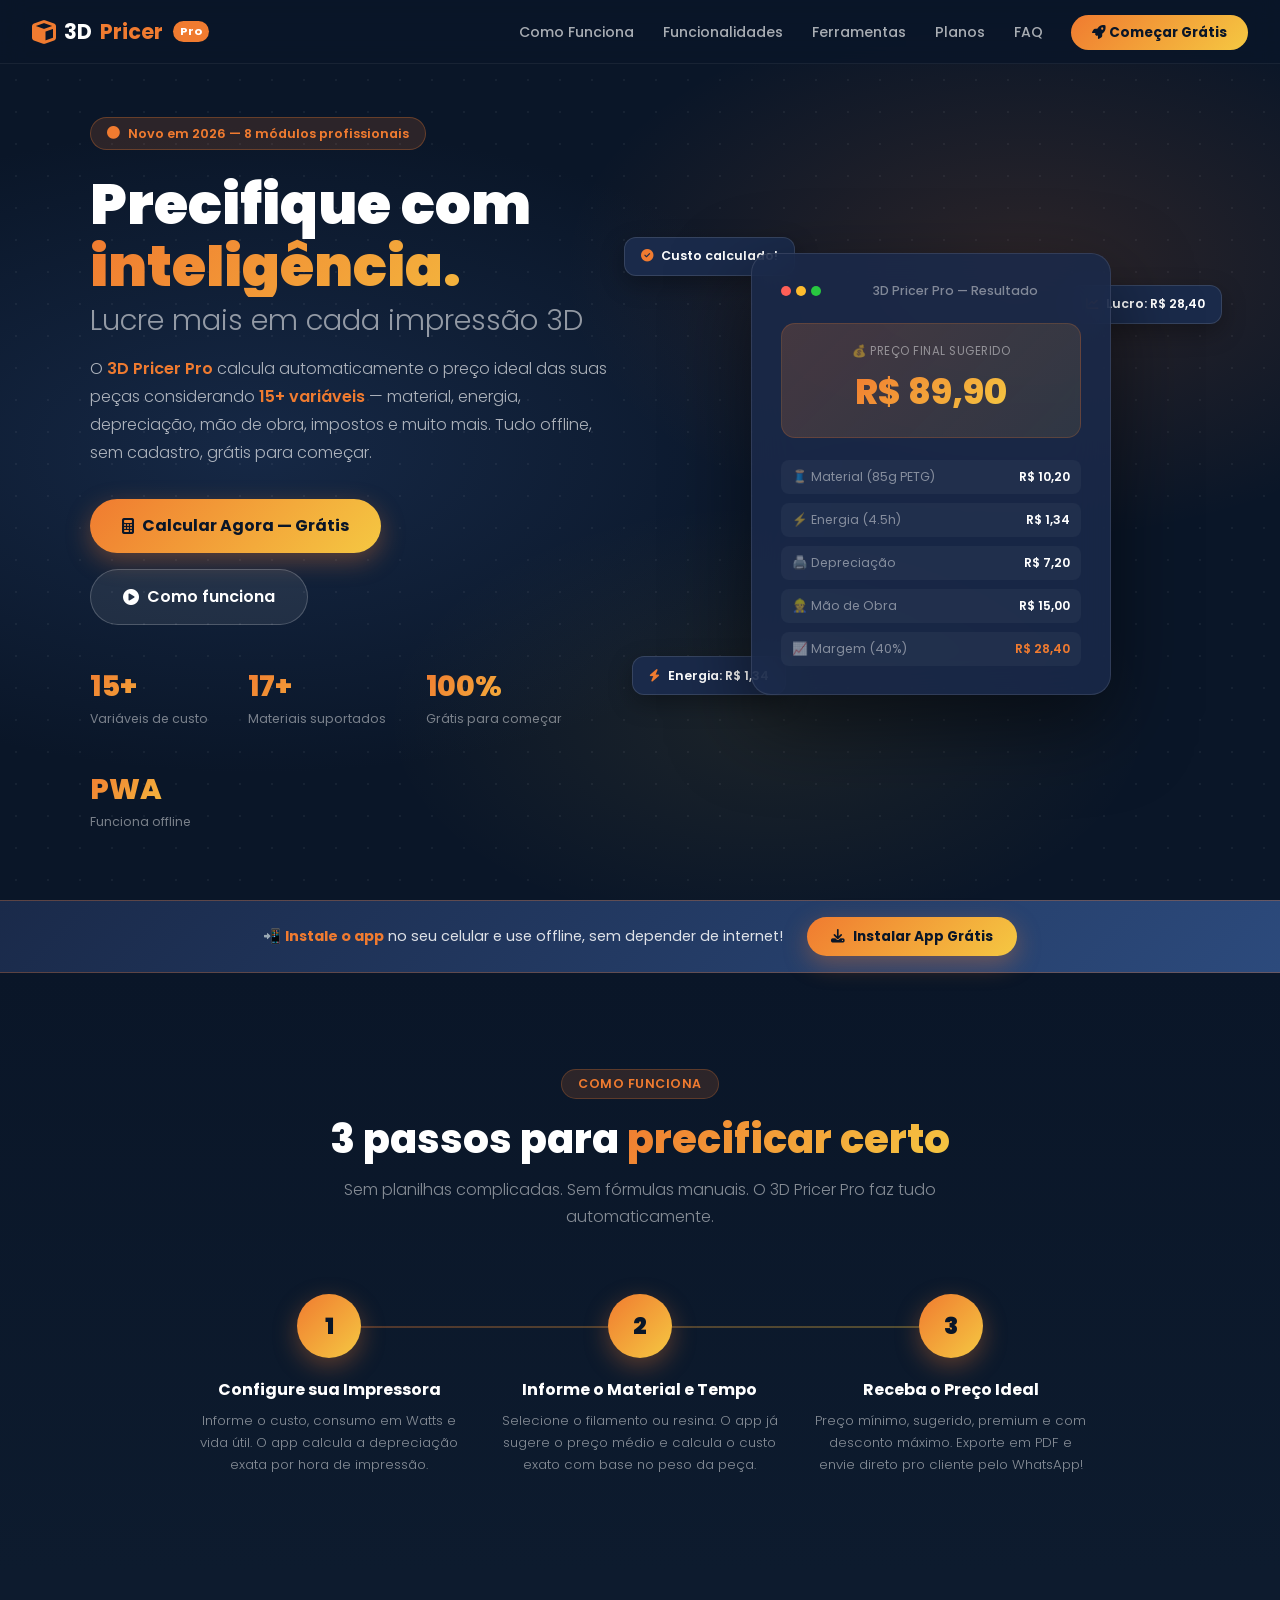
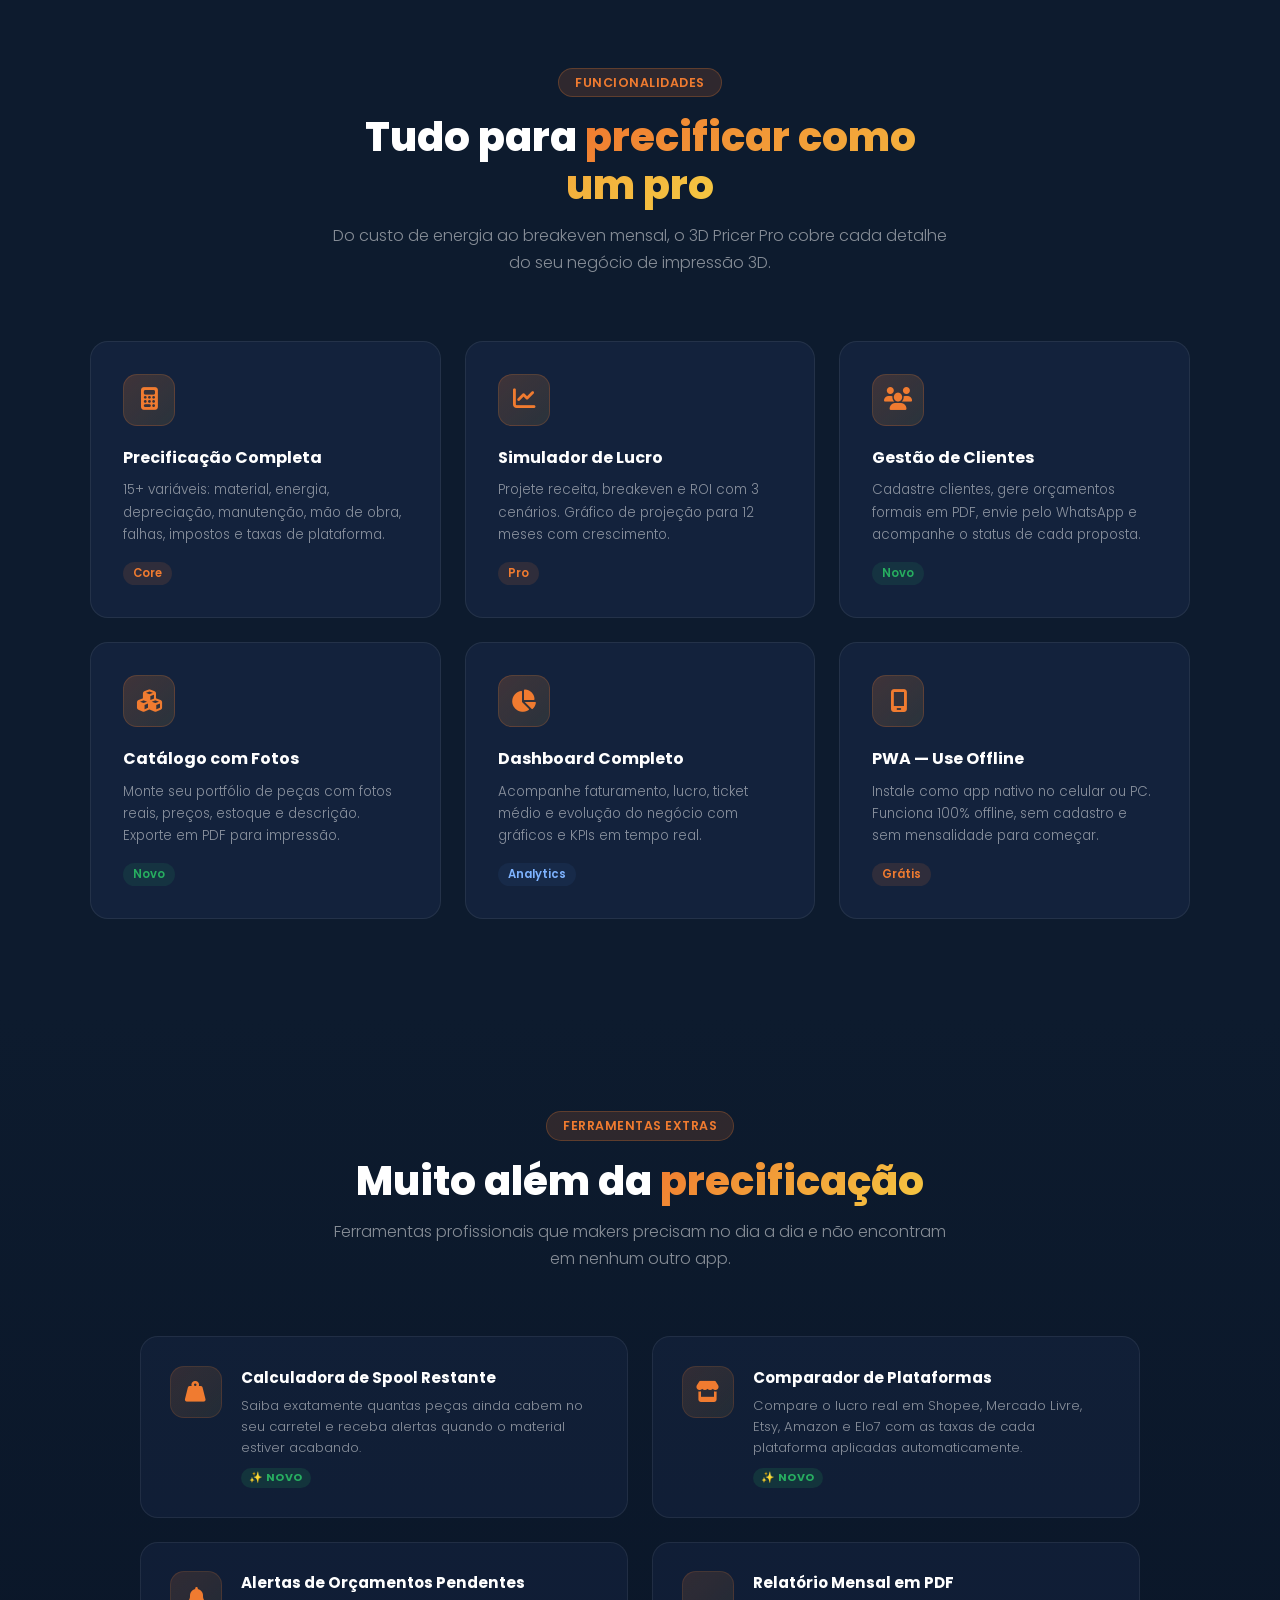
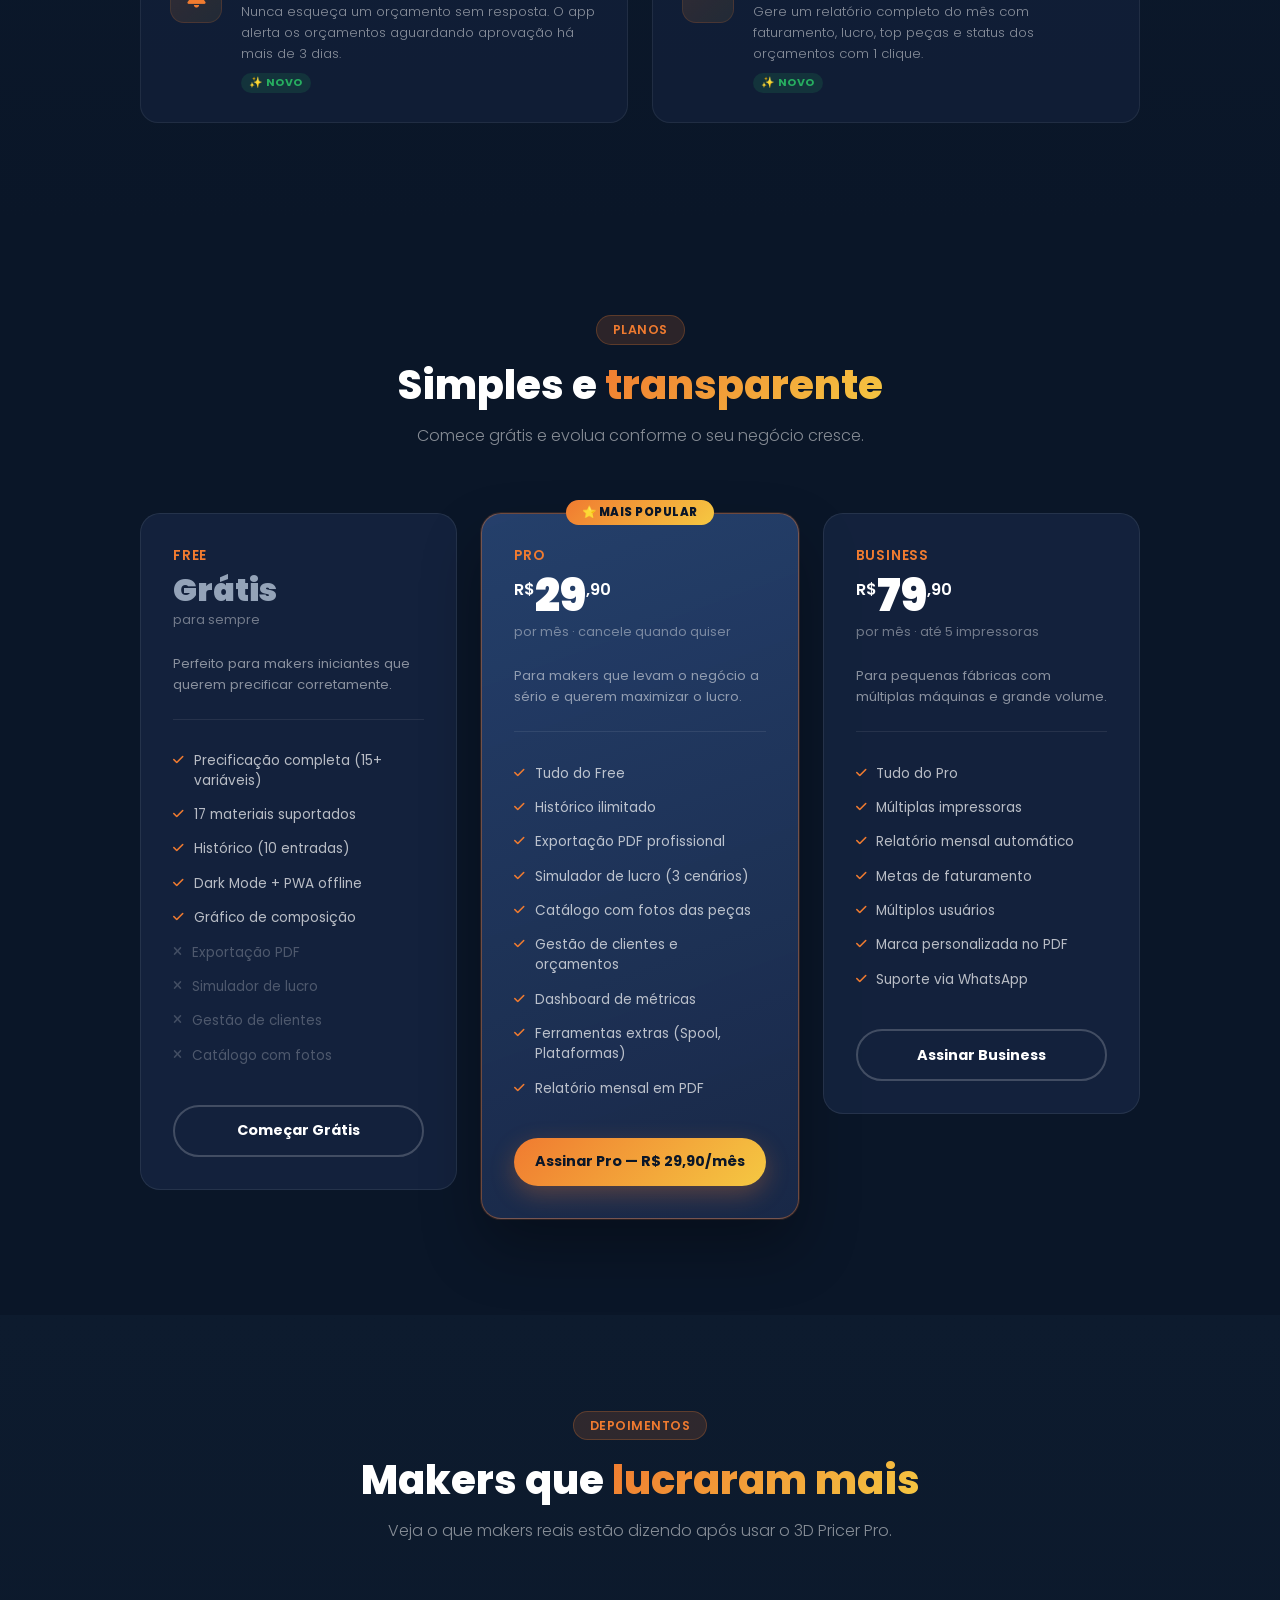
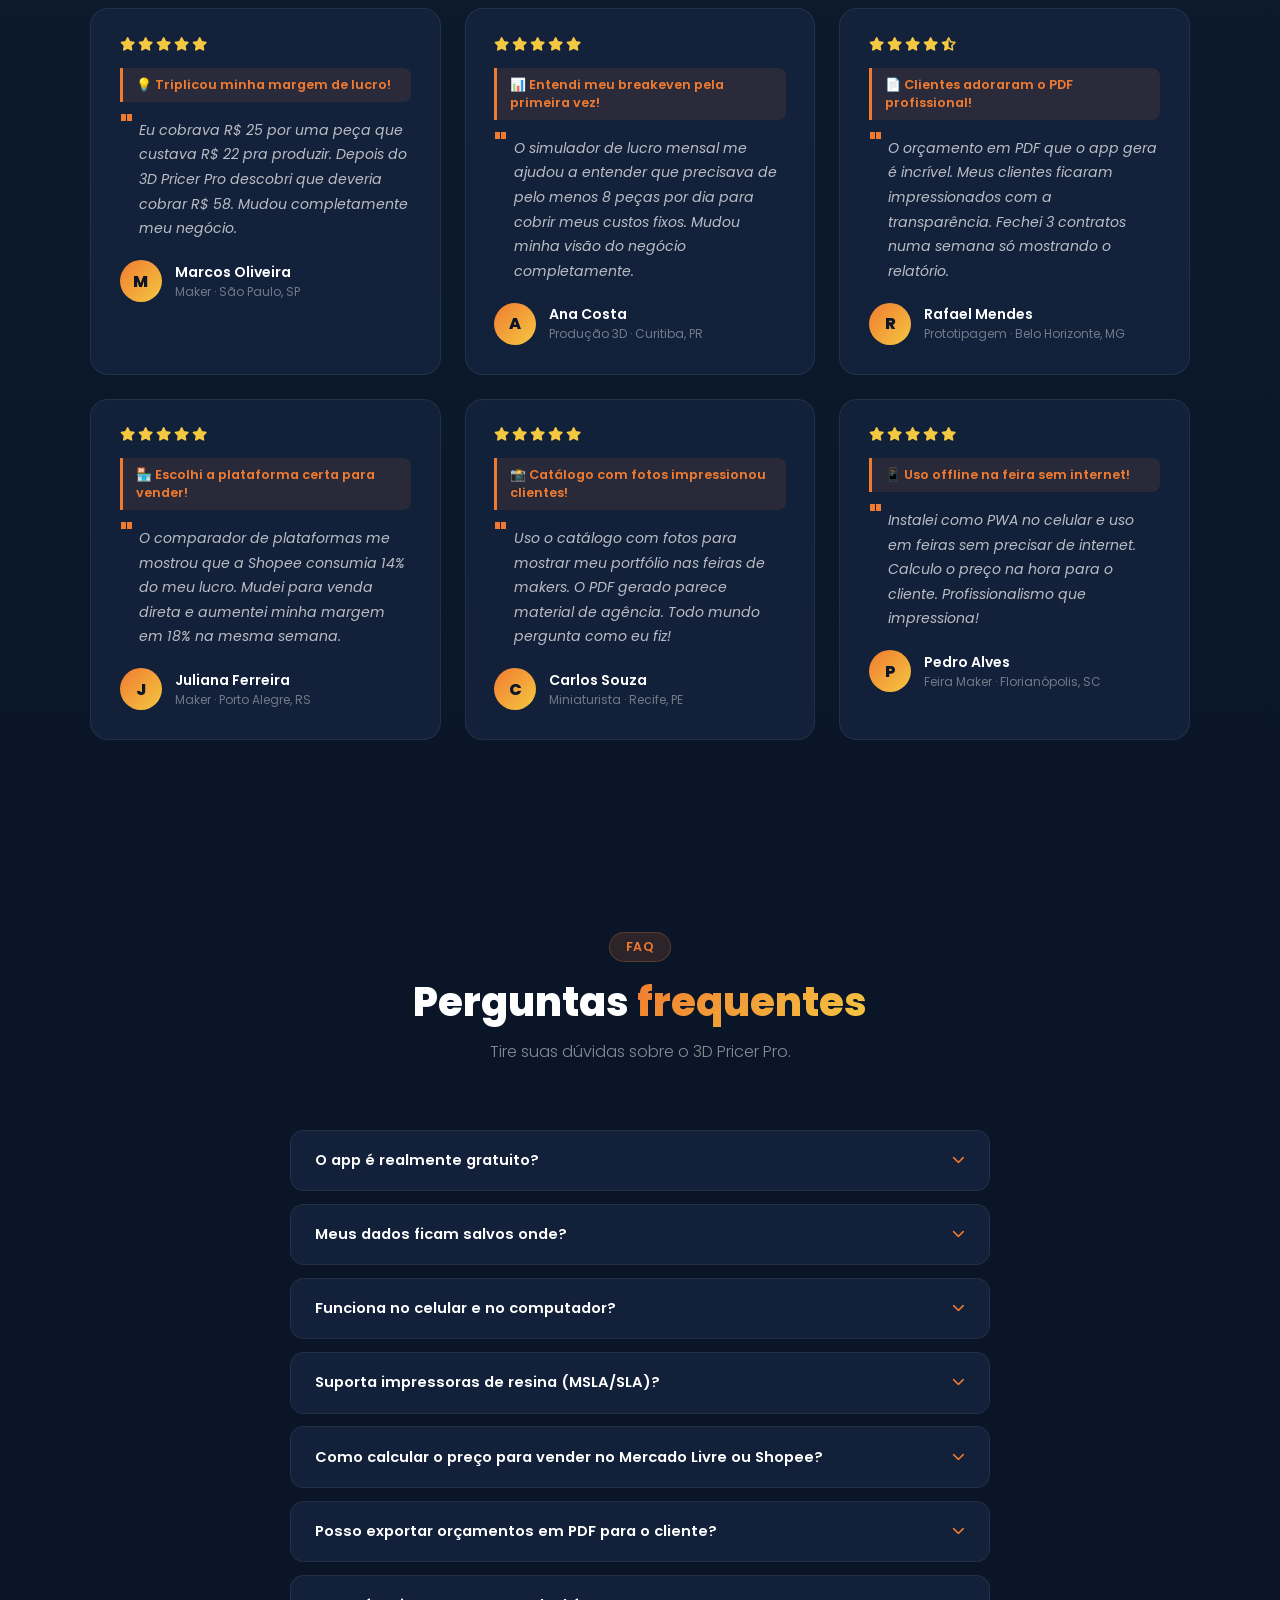
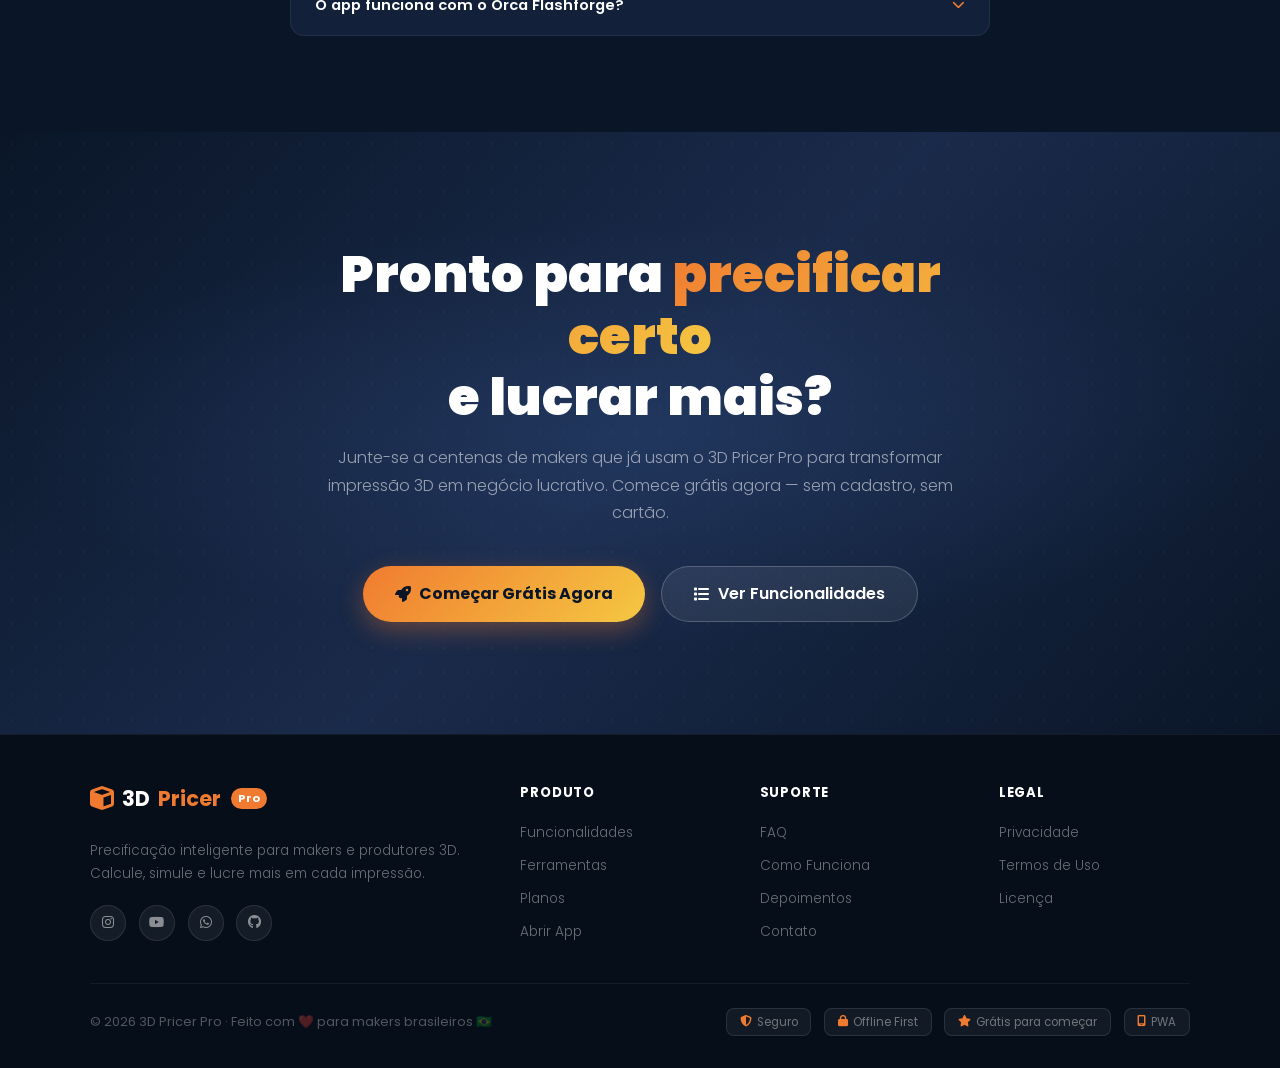
==== commit f6549d94: "Update landing.html" ====
--- a/landing.html
+++ b/landing.html
@@ -1132,4 +1132,449 @@
         <li><i class="fas fa-check"></i> Múltiplas impressoras</li>
         <li><i class="fas fa-check"></i> Relatório mensal automático</li>
         <li
-
+        <li><i class="fas fa-check"></i> Metas de faturamento</li>
+        <li><i class="fas fa-check"></i> Múltiplos usuários</li>
+        <li><i class="fas fa-check"></i> Marca personalizada no PDF</li>
+        <li><i class="fas fa-check"></i> Suporte via WhatsApp</li>
+      </ul>
+      <button class="btn-plan outline" onclick="window.location='index.html'">
+        Assinar Business
+      </button>
+    </div>
+
+  </div>
+</section>
+
+<!-- ══════════════ DEPOIMENTOS ══════════════ -->
+<section class="testimonials" id="testimonials">
+  <div class="section-header">
+    <div class="section-tag">Depoimentos</div>
+    <h2 class="section-title">Makers que <span>lucraram mais</span></h2>
+    <p class="section-desc">
+      Veja o que makers reais estão dizendo após usar o 3D Pricer Pro.
+    </p>
+  </div>
+  <div class="testimonials-grid">
+
+    <div class="testimonial-card fade-in">
+      <div class="testimonial-stars">
+        <i class="fas fa-star"></i><i class="fas fa-star"></i>
+        <i class="fas fa-star"></i><i class="fas fa-star"></i>
+        <i class="fas fa-star"></i>
+      </div>
+      <div class="testimonial-highlight">
+        💡 Triplicou minha margem de lucro!
+      </div>
+      <p class="testimonial-text">
+        Eu cobrava R$ 25 por uma peça que custava R$ 22 pra produzir.
+        Depois do 3D Pricer Pro descobri que deveria cobrar R$ 58.
+        Mudou completamente meu negócio.
+      </p>
+      <div class="testimonial-author">
+        <div class="author-avatar">M</div>
+        <div>
+          <div class="author-name">Marcos Oliveira</div>
+          <div class="author-role">Maker · São Paulo, SP</div>
+        </div>
+      </div>
+    </div>
+
+    <div class="testimonial-card fade-in fade-in-delay-1">
+      <div class="testimonial-stars">
+        <i class="fas fa-star"></i><i class="fas fa-star"></i>
+        <i class="fas fa-star"></i><i class="fas fa-star"></i>
+        <i class="fas fa-star"></i>
+      </div>
+      <div class="testimonial-highlight">
+        📊 Entendi meu breakeven pela primeira vez!
+      </div>
+      <p class="testimonial-text">
+        O simulador de lucro mensal me ajudou a entender que precisava
+        de pelo menos 8 peças por dia para cobrir meus custos fixos.
+        Mudou minha visão do negócio completamente.
+      </p>
+      <div class="testimonial-author">
+        <div class="author-avatar">A</div>
+        <div>
+          <div class="author-name">Ana Costa</div>
+          <div class="author-role">Produção 3D · Curitiba, PR</div>
+        </div>
+      </div>
+    </div>
+
+    <div class="testimonial-card fade-in fade-in-delay-2">
+      <div class="testimonial-stars">
+        <i class="fas fa-star"></i><i class="fas fa-star"></i>
+        <i class="fas fa-star"></i><i class="fas fa-star"></i>
+        <i class="fas fa-star-half-stroke"></i>
+      </div>
+      <div class="testimonial-highlight">
+        📄 Clientes adoraram o PDF profissional!
+      </div>
+      <p class="testimonial-text">
+        O orçamento em PDF que o app gera é incrível. Meus clientes
+        ficaram impressionados com a transparência. Fechei 3 contratos
+        numa semana só mostrando o relatório.
+      </p>
+      <div class="testimonial-author">
+        <div class="author-avatar">R</div>
+        <div>
+          <div class="author-name">Rafael Mendes</div>
+          <div class="author-role">Prototipagem · Belo Horizonte, MG</div>
+        </div>
+      </div>
+    </div>
+
+    <div class="testimonial-card fade-in">
+      <div class="testimonial-stars">
+        <i class="fas fa-star"></i><i class="fas fa-star"></i>
+        <i class="fas fa-star"></i><i class="fas fa-star"></i>
+        <i class="fas fa-star"></i>
+      </div>
+      <div class="testimonial-highlight">
+        🏪 Escolhi a plataforma certa para vender!
+      </div>
+      <p class="testimonial-text">
+        O comparador de plataformas me mostrou que a Shopee
+        consumia 14% do meu lucro. Mudei para venda direta
+        e aumentei minha margem em 18% na mesma semana.
+      </p>
+      <div class="testimonial-author">
+        <div class="author-avatar">J</div>
+        <div>
+          <div class="author-name">Juliana Ferreira</div>
+          <div class="author-role">Maker · Porto Alegre, RS</div>
+        </div>
+      </div>
+    </div>
+
+    <div class="testimonial-card fade-in fade-in-delay-1">
+      <div class="testimonial-stars">
+        <i class="fas fa-star"></i><i class="fas fa-star"></i>
+        <i class="fas fa-star"></i><i class="fas fa-star"></i>
+        <i class="fas fa-star"></i>
+      </div>
+      <div class="testimonial-highlight">
+        📸 Catálogo com fotos impressionou clientes!
+      </div>
+      <p class="testimonial-text">
+        Uso o catálogo com fotos para mostrar meu portfólio
+        nas feiras de makers. O PDF gerado parece material
+        de agência. Todo mundo pergunta como eu fiz!
+      </p>
+      <div class="testimonial-author">
+        <div class="author-avatar">C</div>
+        <div>
+          <div class="author-name">Carlos Souza</div>
+          <div class="author-role">Miniaturista · Recife, PE</div>
+        </div>
+      </div>
+    </div>
+
+    <div class="testimonial-card fade-in fade-in-delay-2">
+      <div class="testimonial-stars">
+        <i class="fas fa-star"></i><i class="fas fa-star"></i>
+        <i class="fas fa-star"></i><i class="fas fa-star"></i>
+        <i class="fas fa-star"></i>
+      </div>
+      <div class="testimonial-highlight">
+        📱 Uso offline na feira sem internet!
+      </div>
+      <p class="testimonial-text">
+        Instalei como PWA no celular e uso em feiras sem precisar
+        de internet. Calculo o preço na hora para o cliente.
+        Profissionalismo que impressiona!
+      </p>
+      <div class="testimonial-author">
+        <div class="author-avatar">P</div>
+        <div>
+          <div class="author-name">Pedro Alves</div>
+          <div class="author-role">Feira Maker · Florianópolis, SC</div>
+        </div>
+      </div>
+    </div>
+
+  </div>
+</section>
+
+<!-- ══════════════ FAQ ══════════════ -->
+<section class="faq-section" id="faq">
+  <div class="section-header">
+    <div class="section-tag">FAQ</div>
+    <h2 class="section-title">Perguntas <span>frequentes</span></h2>
+    <p class="section-desc">Tire suas dúvidas sobre o 3D Pricer Pro.</p>
+  </div>
+  <div class="faq-list">
+
+    <div class="faq-item" onclick="toggleFaq(this)">
+      <div class="faq-question">
+        O app é realmente gratuito?
+        <i class="fas fa-chevron-down"></i>
+      </div>
+      <div class="faq-answer">
+        Sim! A versão gratuita inclui precificação completa com 15+
+        variáveis, 17 materiais, histórico de 10 entradas, dark mode
+        e PWA offline. Sem cartão de crédito, sem cadastro.
+      </div>
+    </div>
+
+    <div class="faq-item" onclick="toggleFaq(this)">
+      <div class="faq-question">
+        Meus dados ficam salvos onde?
+        <i class="fas fa-chevron-down"></i>
+      </div>
+      <div class="faq-answer">
+        100% no seu próprio dispositivo via localStorage. Nenhum dado
+        é enviado para servidores externos. O app funciona completamente
+        offline após o primeiro carregamento.
+      </div>
+    </div>
+
+    <div class="faq-item" onclick="toggleFaq(this)">
+      <div class="faq-question">
+        Funciona no celular e no computador?
+        <i class="fas fa-chevron-down"></i>
+      </div>
+      <div class="faq-answer">
+        Sim! O 3D Pricer Pro é um PWA responsivo. Funciona em qualquer
+        dispositivo com navegador moderno — Chrome, Safari, Firefox.
+        Pode ser instalado como app nativo no Android, iOS, Windows e Mac.
+      </div>
+    </div>
+
+    <div class="faq-item" onclick="toggleFaq(this)">
+      <div class="faq-question">
+        Suporta impressoras de resina (MSLA/SLA)?
+        <i class="fas fa-chevron-down"></i>
+      </div>
+      <div class="faq-answer">
+        Sim! O app suporta FDM, MSLA/SLA, SLS e MJF. Para resina,
+        inclui campos específicos como custo de lavagem/cura e
+        5 tipos de resina (Padrão, ABS-Like, 8K, Engineering e Fundição).
+      </div>
+    </div>
+
+    <div class="faq-item" onclick="toggleFaq(this)">
+      <div class="faq-question">
+        Como calcular o preço para vender no Mercado Livre ou Shopee?
+        <i class="fas fa-chevron-down"></i>
+      </div>
+      <div class="faq-answer">
+        Use a ferramenta "Comparador de Plataformas" na aba Ferramentas!
+        Ela calcula automaticamente o preço ideal e o lucro real
+        em 6 plataformas diferentes: Venda Direta, Shopee, Mercado Livre,
+        Etsy, Amazon e Elo7.
+      </div>
+    </div>
+
+    <div class="faq-item" onclick="toggleFaq(this)">
+      <div class="faq-question">
+        Posso exportar orçamentos em PDF para o cliente?
+        <i class="fas fa-chevron-down"></i>
+      </div>
+      <div class="faq-answer">
+        Sim! O app gera PDFs profissionais com logo, dados do cliente,
+        composição detalhada de custos e condições de pagamento.
+        Você pode enviar diretamente pelo WhatsApp integrado!
+      </div>
+    </div>
+
+    <div class="faq-item" onclick="toggleFaq(this)">
+      <div class="faq-question">
+        O app funciona com o Orca Flashforge?
+        <i class="fas fa-chevron-down"></i>
+      </div>
+      <div class="faq-answer">
+        Perfeitamente! O app foi pensado para makers que usam fatiadores
+        modernos. Basta informar o peso da peça e o tempo de impressão
+        que o Orca Flashforge mostra — o resto é calculado automaticamente.
+      </div>
+    </div>
+
+  </div>
+</section>
+
+<!-- ══════════════ CTA FINAL ══════════════ -->
+<section class="cta-section">
+  <div class="cta-inner">
+    <h2 class="cta-title">
+      Pronto para <span>precificar certo</span><br/>e lucrar mais?
+    </h2>
+    <p class="cta-desc">
+      Junte-se a centenas de makers que já usam o 3D Pricer Pro
+      para transformar impressão 3D em negócio lucrativo.
+      Comece grátis agora — sem cadastro, sem cartão.
+    </p>
+    <div class="cta-actions">
+      <a href="index.html" class="btn-primary">
+        <i class="fas fa-rocket"></i> Começar Grátis Agora
+      </a>
+      <a href="#features" class="btn-secondary">
+        <i class="fas fa-list"></i> Ver Funcionalidades
+      </a>
+    </div>
+  </div>
+</section>
+
+<!-- ══════════════ FOOTER ══════════════ -->
+<footer>
+  <div class="footer-inner">
+    <div class="footer-brand">
+      <a href="#" class="nav-logo"
+         style="text-decoration:none;display:inline-flex;margin-bottom:0.8rem;">
+        <i class="fas fa-cube"></i>
+        3D <strong>Pricer</strong> <em>Pro</em>
+      </a>
+      <p>Precificação inteligente para makers e produtores 3D.
+         Calcule, simule e lucre mais em cada impressão.</p>
+      <div class="footer-social">
+        <a href="#" class="social-btn" title="Instagram">
+          <i class="fab fa-instagram"></i>
+        </a>
+        <a href="#" class="social-btn" title="YouTube">
+          <i class="fab fa-youtube"></i>
+        </a>
+        <a href="#" class="social-btn" title="WhatsApp">
+          <i class="fab fa-whatsapp"></i>
+        </a>
+        <a href="https://github.com/Raymondmake3d/3d-pricer-pro"
+           class="social-btn" title="GitHub" target="_blank">
+          <i class="fab fa-github"></i>
+        </a>
+      </div>
+    </div>
+    <div class="footer-col">
+      <h4>Produto</h4>
+      <ul>
+        <li><a href="#features">Funcionalidades</a></li>
+        <li><a href="#tools">Ferramentas</a></li>
+        <li><a href="#plans">Planos</a></li>
+        <li><a href="index.html">Abrir App</a></li>
+      </ul>
+    </div>
+    <div class="footer-col">
+      <h4>Suporte</h4>
+      <ul>
+        <li><a href="#faq">FAQ</a></li>
+        <li><a href="#how">Como Funciona</a></li>
+        <li><a href="#testimonials">Depoimentos</a></li>
+        <li><a href="#">Contato</a></li>
+      </ul>
+    </div>
+    <div class="footer-col">
+      <h4>Legal</h4>
+      <ul>
+        <li><a href="#">Privacidade</a></li>
+        <li><a href="#">Termos de Uso</a></li>
+        <li><a href="#">Licença</a></li>
+      </ul>
+    </div>
+  </div>
+  <div class="footer-bottom">
+    <p>© 2026 3D Pricer Pro · Feito com ❤️ para makers brasileiros 🇧🇷</p>
+    <div class="footer-badges">
+      <div class="footer-badge"><i class="fas fa-shield-halved"></i> Seguro</div>
+      <div class="footer-badge"><i class="fas fa-lock"></i> Offline First</div>
+      <div class="footer-badge"><i class="fas fa-star"></i> Grátis para começar</div>
+      <div class="footer-badge"><i class="fas fa-mobile-screen"></i> PWA</div>
+    </div>
+  </div>
+</footer>
+
+<!-- ══════════════ SCRIPTS ══════════════ -->
+<script>
+
+  // ── Navbar scroll ──
+  window.addEventListener('scroll', () => {
+    document.getElementById('navbar')
+      .classList.toggle('scrolled', window.scrollY > 50);
+  });
+
+  // ── Menu mobile ──
+  let menuOpen = false;
+  function toggleMenu() {
+    const links = document.getElementById('nav-links');
+    const icon  = document.getElementById('menu-icon');
+    menuOpen = !menuOpen;
+    if (menuOpen) {
+      links.style.cssText = `
+        display:flex; flex-direction:column; position:fixed;
+        top:64px; left:0; right:0; z-index:99;
+        background:rgba(10,22,40,0.98);
+        padding:1.5rem 2rem; gap:1.2rem;
+        border-bottom:1px solid rgba(255,255,255,0.08);
+        backdrop-filter:blur(12px);
+      `;
+      icon.className = 'fas fa-times';
+    } else {
+      links.style.cssText = 'display:none;';
+      icon.className = 'fas fa-bars';
+    }
+  }
+
+  // ── FAQ ──
+  function toggleFaq(item) {
+    const isOpen = item.classList.contains('open');
+    document.querySelectorAll('.faq-item').forEach(i => i.classList.remove('open'));
+    if (!isOpen) item.classList.add('open');
+  }
+
+  // ── Animações de entrada ──
+  const observer = new IntersectionObserver(entries => {
+    entries.forEach(e => {
+      if (e.isIntersecting) {
+        e.target.classList.add('visible');
+        observer.unobserve(e.target);
+      }
+    });
+  }, { threshold: 0.12 });
+
+  document.querySelectorAll('.fade-in').forEach(el => observer.observe(el));
+
+  // ── Contador animado ──
+  function animateCounter(el) {
+    const target = parseInt(el.dataset.target);
+    const duration = 1800;
+    const step = target / (duration / 16);
+    let current = 0;
+    const timer = setInterval(() => {
+      current += step;
+      if (current >= target) {
+        el.textContent = target + '+';
+        clearInterval(timer);
+      } else {
+        el.textContent = Math.floor(current) + '+';
+      }
+    }, 16);
+  }
+
+  // Inicia contadores quando entram na tela
+  const counterObserver = new IntersectionObserver(entries => {
+    entries.forEach(e => {
+      if (e.isIntersecting) {
+        animateCounter(e.target);
+        counterObserver.unobserve(e.target);
+      }
+    });
+  }, { threshold: 0.5 });
+
+  document.querySelectorAll('.counter')
+    .forEach(el => counterObserver.observe(el));
+
+  // ── Smooth scroll para links âncora ──
+  document.querySelectorAll('a[href^="#"]').forEach(a => {
+    a.addEventListener('click', e => {
+      const target = document.querySelector(a.getAttribute('href'));
+      if (target) {
+        e.preventDefault();
+        target.scrollIntoView({ behavior:'smooth', block:'start' });
+        // Fecha menu mobile se aberto
+        if (menuOpen) toggleMenu();
+      }
+    });
+  });
+
+</script>
+
+</body>
+</html>
